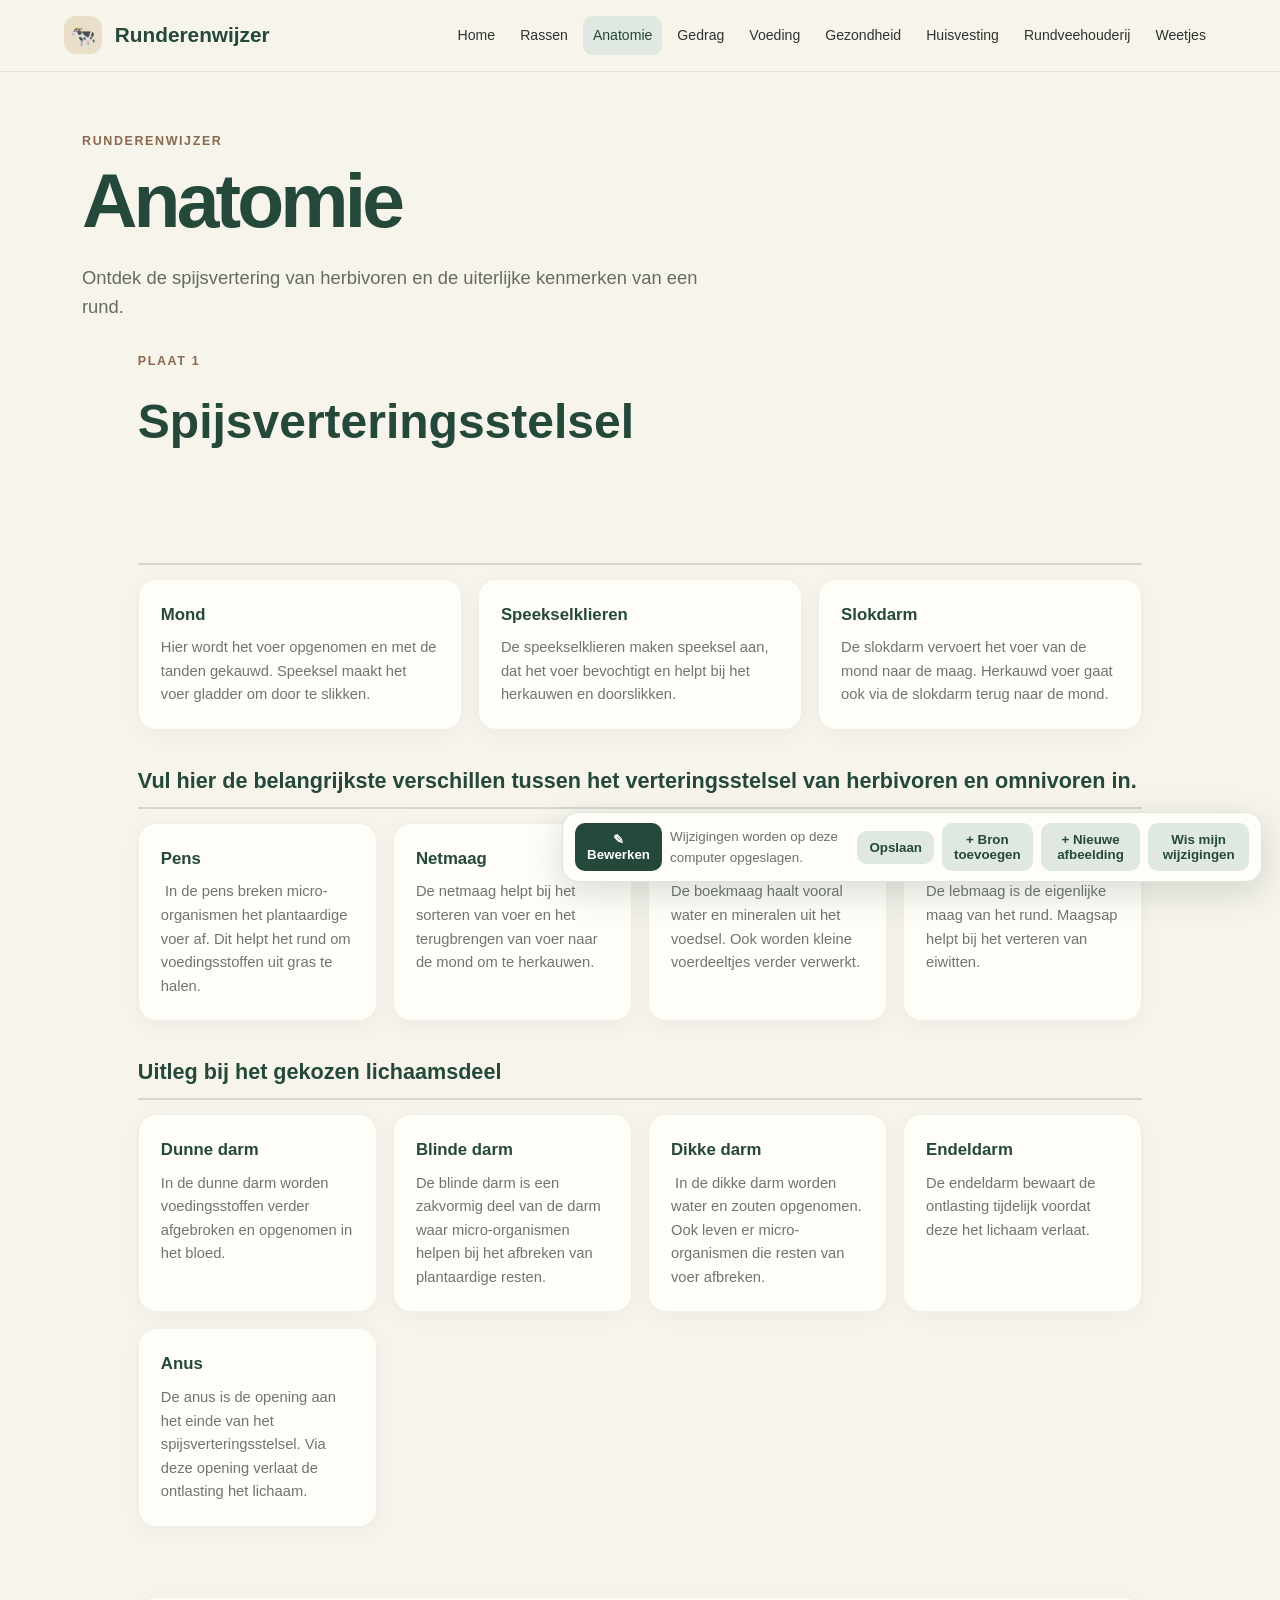
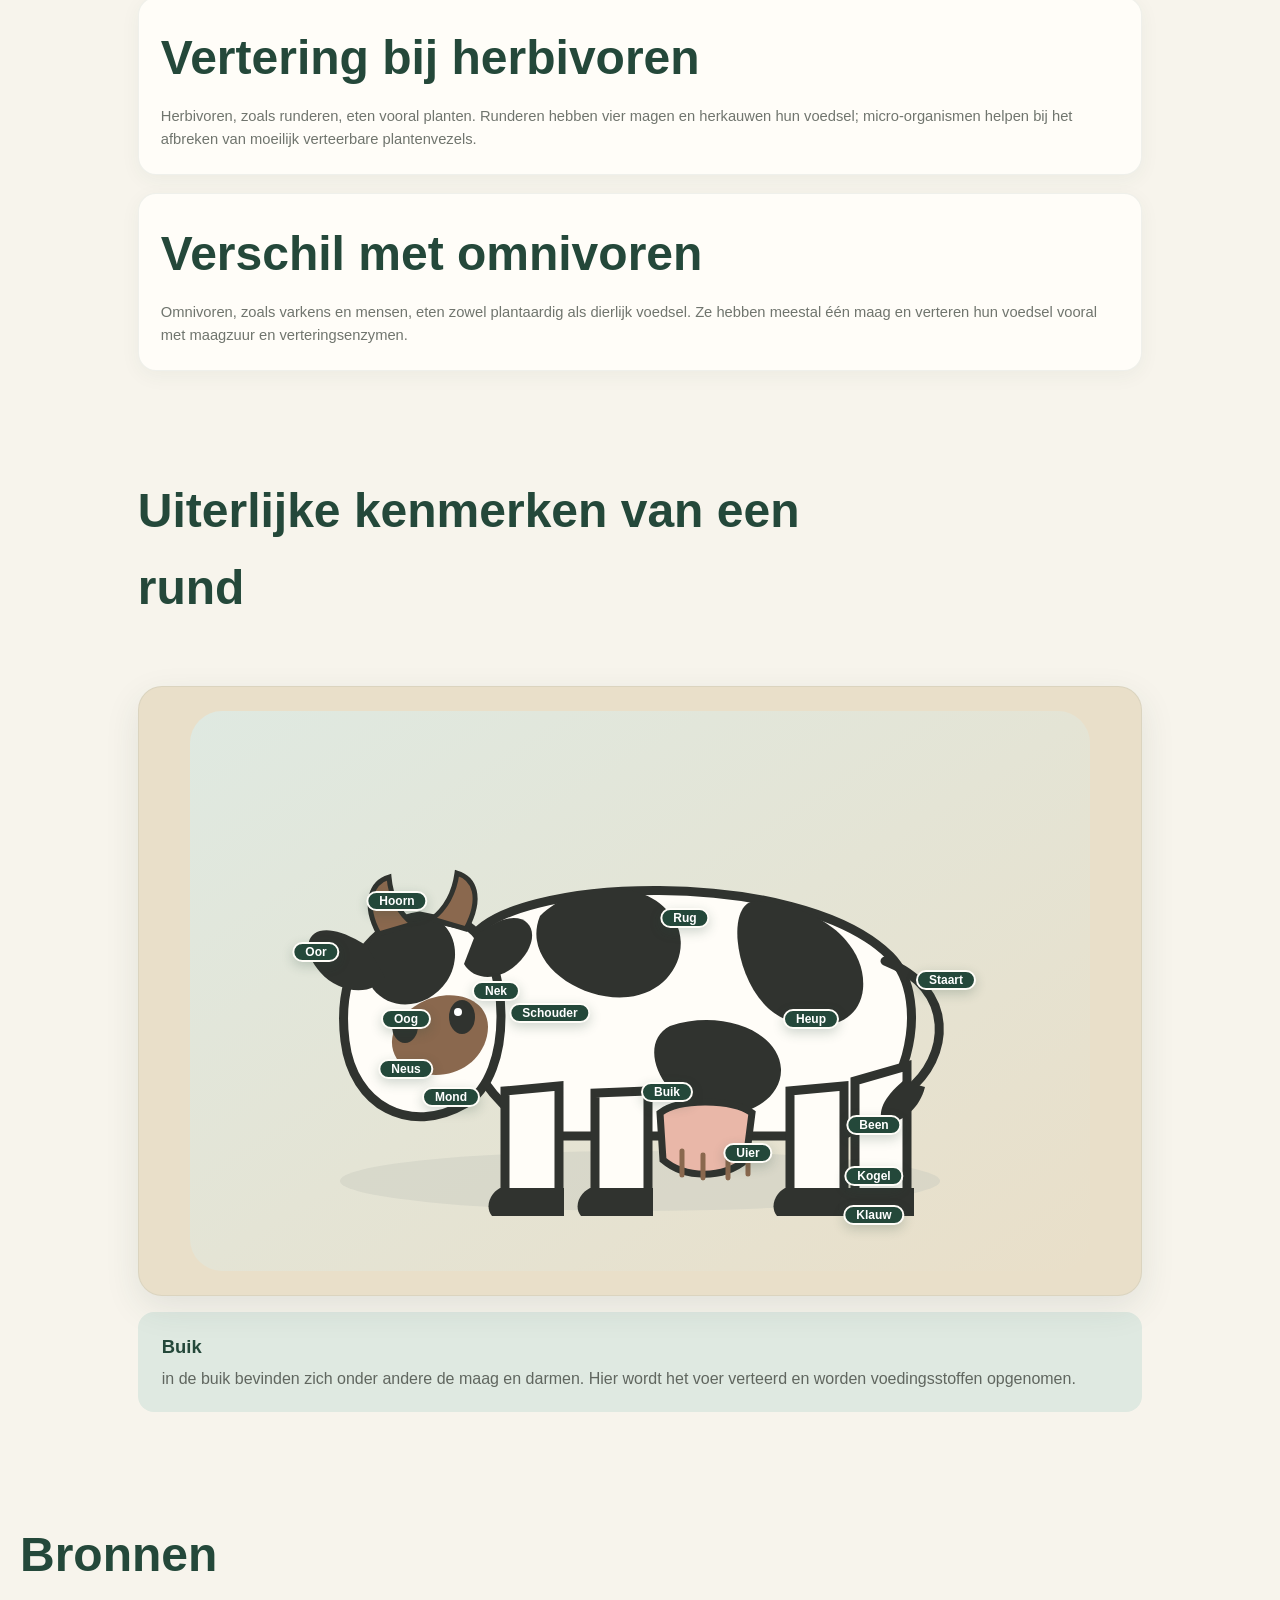
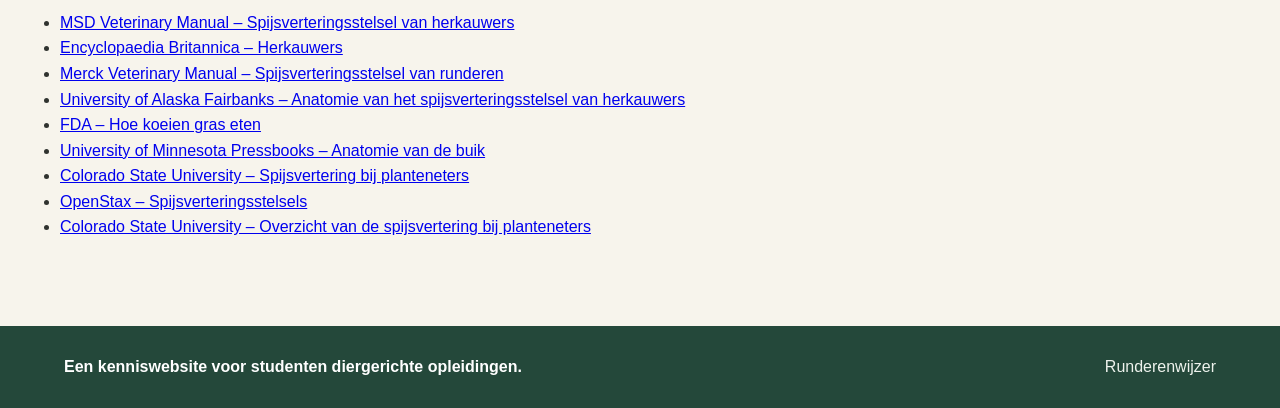
==== anatomie.html @ 9e86da17 "Herstel oorspronkelijke bronnen anatomie" ====
<!DOCTYPE html>
<html lang="nl"><head><meta charset="UTF-8"><meta name="viewport" content="width=device-width, initial-scale=1.0"><title>Anatomie | Runderenwijzer</title><link rel="stylesheet" href="css/style.css?v=25"></head><body class="">
<header class="site-header"><a class="logo" href="index.html"><span class="logo-mark">🐄</span> Runderenwijzer</a><nav aria-label="Hoofdnavigatie"><a href="index.html">Home</a><a href="rassen.html">Rassen</a><a class="active" href="anatomie.html">Anatomie</a><a href="gedrag.html">Gedrag</a><a href="voeding.html">Voeding</a><a href="gezondheid.html">Gezondheid</a><a href="huisvesting.html">Huisvesting</a><a href="rundveehouderij.html">Rundveehouderij</a><a href="weetjes.html">Weetjes</a></nav></header>
<main class="assignment-page"><section class="intro assignment-intro anatomy-page"><p class="eyebrow">Runderenwijzer</p><h1>Anatomie</h1><p class="lead">Ontdek de spijsvertering van herbivoren en de uiterlijke kenmerken van een rund.</p>

<section class="anatomy-plate-section"><div class="section-heading"><p class="eyebrow">Plaat 1</p><h2>Spijsverteringsstelsel</h2><p><br></p></div>

<div class="anatomy-info-group">
  <h3 class="anatomy-group-heading"><br></h3>
  <div class="anatomy-info-grid">
    <article class="topic-card"><h4>Mond</h4><p>Hier wordt het voer opgenomen en met de tanden gekauwd. Speeksel maakt het voer gladder om door te slikken.</p></article>
    <article class="topic-card"><h4>Speekselklieren</h4><p><span data-d-text-flow="word" data-d-stream-word="">De </span><span data-d-text-flow="word" data-d-stream-word="">speekselklieren </span><span data-d-text-flow="word" data-d-stream-word="">maken </span><span data-d-text-flow="word" data-d-stream-word="">speeksel </span><span data-d-text-flow="word" data-d-stream-word="">aan, </span><span data-d-text-flow="word" data-d-stream-word="">dat </span><span data-d-text-flow="word" data-d-stream-word="">het </span><span data-d-text-flow="word" data-d-stream-word="">voer </span><span data-d-text-flow="word" data-d-stream-word="">bevochtigt </span><span data-d-text-flow="word" data-d-stream-word="">en </span><span data-d-text-flow="word" data-d-stream-word="">helpt </span><span data-d-text-flow="word" data-d-stream-word="">bij </span><span data-d-text-flow="word" data-d-stream-word="">het </span><span data-d-text-flow="word" data-d-stream-word="">herkauwen </span><span data-d-text-flow="word" data-d-stream-word="">en </span><span data-d-text-flow="word" data-d-stream-word="">doorslikken.</span></p></article>
    <article class="topic-card"><h4>Slokdarm</h4><p>De slokdarm vervoert het voer van de mond naar de maag. Herkauwd voer gaat ook via de slokdarm terug naar de mond.</p></article>
  </div>
</div>

<div class="anatomy-info-group">
  <h3 class="anatomy-group-heading">Vul hier de belangrijkste verschillen tussen het verteringsstelsel van herbivoren en omnivoren in.</h3>
  <div class="anatomy-info-grid">
    <article class="topic-card"><h4>Pens</h4><p>&nbsp;In de pens breken micro-organismen het plantaardige voer af. Dit helpt het rund om voedingsstoffen uit gras te halen.</p></article>
    <article class="topic-card"><h4>Netmaag</h4><p>De netmaag helpt bij het sorteren van voer en het terugbrengen van voer naar de mond om te herkauwen.</p></article>
    <article class="topic-card"><h4>Boekmaag</h4><p>De boekmaag haalt vooral water en mineralen uit het voedsel. Ook worden kleine voerdeeltjes verder verwerkt.</p></article>
    <article class="topic-card"><h4>Lebmaag</h4><p>De lebmaag is de eigenlijke maag van het rund. Maagsap helpt bij het verteren van eiwitten.</p></article>
  </div>
</div>

<div class="anatomy-info-group">
  <h3 class="anatomy-group-heading">Uitleg bij het gekozen lichaamsdeel</h3>
  <div class="anatomy-info-grid">
    <article class="topic-card"><h4>Dunne darm</h4><p>In de dunne darm worden voedingsstoffen verder afgebroken en opgenomen in het bloed.</p></article>
    <article class="topic-card"><h4>Blinde darm</h4><p><span data-d-text-flow="word" data-d-stream-word="">De </span><span data-d-text-flow="word" data-d-stream-word="">blinde </span><span data-d-text-flow="word" data-d-stream-word="">darm </span><span data-d-text-flow="word" data-d-stream-word="">is </span><span data-d-text-flow="word" data-d-stream-word="">een </span><span data-d-text-flow="word" data-d-stream-word="">zakvormig </span><span data-d-text-flow="word" data-d-stream-word="">deel </span><span data-d-text-flow="word" data-d-stream-word="">van </span><span data-d-text-flow="word" data-d-stream-word="">de </span><span data-d-text-flow="word" data-d-stream-word="">darm </span><span data-d-text-flow="word" data-d-stream-word="">waar </span><span data-d-text-flow="word" data-d-stream-word="">micro-organismen </span><span data-d-text-flow="word" data-d-stream-word="">helpen </span><span data-d-text-flow="word" data-d-stream-word="">bij </span><span data-d-text-flow="word" data-d-stream-word="">het </span><span data-d-text-flow="word" data-d-stream-word="">afbreken </span><span data-d-text-flow="word" data-d-stream-word="">van </span><span data-d-text-flow="word" data-d-stream-word="">plantaardige </span><span data-d-text-flow="word" data-d-stream-word="">resten.</span></p></article>
    <article class="topic-card"><h4>Dikke darm</h4><p>&nbsp;In de dikke darm worden water en zouten opgenomen. Ook leven er micro-organismen die resten van voer afbreken.</p></article>
    <article class="topic-card"><h4>Endeldarm</h4><p><span data-d-text-flow="word" data-d-stream-word="">De </span><span data-d-text-flow="word" data-d-stream-word="">endeldarm </span><span data-d-text-flow="word" data-d-stream-word="">bewaart </span><span data-d-text-flow="word" data-d-stream-word="">de </span><span data-d-text-flow="word" data-d-stream-word="">ontlasting </span><span data-d-text-flow="word" data-d-stream-word="">tijdelijk </span><span data-d-text-flow="word" data-d-stream-word="">voordat </span><span data-d-text-flow="word" data-d-stream-word="">deze </span><span data-d-text-flow="word" data-d-stream-word="">het </span><span data-d-text-flow="word" data-d-stream-word="">lichaam </span><span data-d-text-flow="word" data-d-stream-word="">verlaat.</span></p></article>
    <article class="topic-card"><h4>Anus</h4><p><span data-d-text-flow="word" data-d-stream-word="">De </span><span data-d-text-flow="word" data-d-stream-word="">anus </span><span data-d-text-flow="word" data-d-stream-word="">is </span><span data-d-text-flow="word" data-d-stream-word="">de </span><span data-d-text-flow="word" data-d-stream-word="">opening </span><span data-d-text-flow="word" data-d-stream-word="">aan </span><span data-d-text-flow="word" data-d-stream-word="">het </span><span data-d-text-flow="word" data-d-stream-word="">einde </span><span data-d-text-flow="word" data-d-stream-word="">van </span><span data-d-text-flow="word" data-d-stream-word="">het </span><span data-d-text-flow="word" data-d-stream-word="">spijsverteringsstelsel. </span><span data-d-text-flow="word" data-d-stream-word="">Via </span><span data-d-text-flow="word" data-d-stream-word="">deze </span><span data-d-text-flow="word" data-d-stream-word="">opening </span><span data-d-text-flow="word" data-d-stream-word="">verlaat </span><span data-d-text-flow="word" data-d-stream-word="">de </span><span data-d-text-flow="word" data-d-stream-word="">ontlasting </span><span data-d-text-flow="word" data-d-stream-word="">het </span><span data-d-text-flow="word" data-d-stream-word="">lichaam.</span></p></article>
  </div>
</div>
</section>

<section class="anatomy-assignment"><article class="topic-card"><h2>Vertering bij herbivoren</h2><p><span data-d-text-flow="word" data-d-stream-word="">Herbivoren, </span><span data-d-text-flow="word" data-d-stream-word="">zoals </span><span data-d-text-flow="word" data-d-stream-word="">runderen, </span><span data-d-text-flow="word" data-d-stream-word="">eten </span><span data-d-text-flow="word" data-d-stream-word="">vooral </span><span data-d-text-flow="word" data-d-stream-word="">planten. </span><span data-d-text-flow="word" data-d-stream-word="">Runderen </span><span data-d-text-flow="word" data-d-stream-word="">hebben </span><span data-d-text-flow="word" data-d-stream-word="">vier </span><span data-d-text-flow="word" data-d-stream-word="">magen </span><span data-d-text-flow="word" data-d-stream-word="">en </span><span data-d-text-flow="word" data-d-stream-word="">herkauwen </span><span data-d-text-flow="word" data-d-stream-word="">hun </span><span data-d-text-flow="word" data-d-stream-word="">voedsel; </span><span data-d-text-flow="word" data-d-stream-word="">micro-organismen </span><span data-d-text-flow="word" data-d-stream-word="">helpen </span><span data-d-text-flow="word" data-d-stream-word="">bij </span><span data-d-text-flow="word" data-d-stream-word="">het </span><span data-d-text-flow="word" data-d-stream-word="">afbreken </span><span data-d-text-flow="word" data-d-stream-word="">van </span><span data-d-text-flow="word" data-d-stream-word="">moeilijk </span><span data-d-text-flow="word" data-d-stream-word="">verteerbare </span><span data-d-text-flow="word" data-d-stream-word="">plantenvezels.</span></p></article><article class="topic-card"><h2>Verschil met omnivoren</h2><p><span data-d-text-flow="word" data-d-stream-word="">Omnivoren, </span><span data-d-text-flow="word" data-d-stream-word="">zoals </span><span data-d-text-flow="word" data-d-stream-word="">varkens </span><span data-d-text-flow="word" data-d-stream-word="">en </span><span data-d-text-flow="word" data-d-stream-word="">mensen, </span><span data-d-text-flow="word" data-d-stream-word="">eten </span><span data-d-text-flow="word" data-d-stream-word="">zowel </span><span data-d-text-flow="word" data-d-stream-word="">plantaardig </span><span data-d-text-flow="word" data-d-stream-word="">als </span><span data-d-text-flow="word" data-d-stream-word="">dierlijk </span><span data-d-text-flow="word" data-d-stream-word="">voedsel. </span><span data-d-text-flow="word" data-d-stream-word="">Ze </span><span data-d-text-flow="word" data-d-stream-word="">hebben </span><span data-d-text-flow="word" data-d-stream-word="">meestal </span><span data-d-text-flow="word" data-d-stream-word="">één </span><span data-d-text-flow="word" data-d-stream-word="">maag </span><span data-d-text-flow="word" data-d-stream-word="">en </span><span data-d-text-flow="word" data-d-stream-word="">verteren </span><span data-d-text-flow="word" data-d-stream-word="">hun </span><span data-d-text-flow="word" data-d-stream-word="">voedsel </span><span data-d-text-flow="word" data-d-stream-word="">vooral </span><span data-d-text-flow="word" data-d-stream-word="">met </span><span data-d-text-flow="word" data-d-stream-word="">maagzuur </span><span data-d-text-flow="word" data-d-stream-word="">en </span><span data-d-text-flow="word" data-d-stream-word="">verteringsenzymen.</span></p></article></section>

<section class="anatomy-plate-section"><div class="section-heading"><p class="eyebrow"><br></p><h2>Uiterlijke kenmerken van een rund</h2><p><br></p></div>
<div class="anatomy-plate exterior-plate"><div class="anatomy-image-wrap"><img src="images/cow.svg" alt="Schematische afbeelding van een rund" class="editable-image">
<button class="anatomy-part" data-anatomy="oor" style="left:14%;top:43%">Oor</button><button class="anatomy-part" data-anatomy="oog" style="left:24%;top:55%">Oog</button><button class="anatomy-part" data-anatomy="neus" style="left:24%;top:64%">Neus</button><button class="anatomy-part" data-anatomy="mond" style="left:29%;top:69%">Mond</button><button class="anatomy-part" data-anatomy="hoorn" style="left:23%;top:34%">Hoorn</button><button class="anatomy-part" data-anatomy="nek" style="left:34%;top:50%">Nek</button><button class="anatomy-part" data-anatomy="schouder" style="left:40%;top:54%">Schouder</button><button class="anatomy-part" data-anatomy="rug" style="left:55%;top:37%">Rug</button><button class="anatomy-part" data-anatomy="buik" style="left:53%;top:68%">Buik</button><button class="anatomy-part" data-anatomy="uier" style="left:62%;top:79%">Uier</button><button class="anatomy-part" data-anatomy="staart" style="left:84%;top:48%">Staart</button><button class="anatomy-part" data-anatomy="heup" style="left:69%;top:55%">Heup</button><button class="anatomy-part" data-anatomy="been" style="left:76%;top:74%">Been</button><button class="anatomy-part" data-anatomy="klauw" style="left:76%;top:90%">Klauw</button><button class="anatomy-part" data-anatomy="kogel" style="left:76%;top:83%">Kogel</button></div></div><div class="anatomy-popup" id="exteriorAnatomyPopup"><strong data-popup-title="">Buik</strong><p data-popup-text="">in de buik bevinden zich onder andere de maag en darmen. Hier wordt het voer verteerd en worden voedingsstoffen opgenomen.</p></div></section>
</section>
<section class="anatomy-sources">
  <h2>Bronnen</h2>
  <ul>
    <li><a href="https://www.msdvetmanual.com/digestive-system/diseases-of-the-ruminant-forestomach/overview-of-the-ruminant-digestive-system" target="_blank" rel="noopener noreferrer">MSD Veterinary Manual – Spijsverteringsstelsel van herkauwers</a></li>
    <li><a href="https://www.britannica.com/animal/ruminant" target="_blank" rel="noopener noreferrer">Encyclopaedia Britannica – Herkauwers</a></li>
    <li><a href="https://www.merckvetmanual.com/management-and-nutrition/nutrition-beef-cattle/the-digestive-system-of-beef-cattle" target="_blank" rel="noopener noreferrer">Merck Veterinary Manual – Spijsverteringsstelsel van runderen</a></li>
    <li><a href="https://www.uaf.edu/ces/publications/database/agriculture-livestock/ruminant-gastrointestinal-anatomy.php" target="_blank" rel="noopener noreferrer">University of Alaska Fairbanks – Anatomie van het spijsverteringsstelsel van herkauwers</a></li>
    <li><a href="https://www.fda.gov/animal-veterinary/animal-health-literacy/how-cows-eat-grass" target="_blank" rel="noopener noreferrer">FDA – Hoe koeien gras eten</a></li>
    <li><a href="https://pressbooks.umn.edu/largeanimalanatomy/chapter/abdomen-2/" target="_blank" rel="noopener noreferrer">University of Minnesota Pressbooks – Anatomie van de buik</a></li>
    <li><a href="https://vivo.colostate.edu/hbooks/pathphys/digestion/herbivores/index.html" target="_blank" rel="noopener noreferrer">Colorado State University – Spijsvertering bij planteneters</a></li>
    <li><a href="https://openstax.org/books/biology-ap-courses/pages/25-1-digestive-systems" target="_blank" rel="noopener noreferrer">OpenStax – Spijsverteringsstelsels</a></li>
    <li><a href="https://vivo.colostate.edu/hbooks/pathphys/digestion/herbivores/overview.html" target="_blank" rel="noopener noreferrer">Colorado State University – Overzicht van de spijsvertering bij planteneters</a></li>
  </ul>
</section>
</main><footer><strong>Een kenniswebsite voor studenten diergerichte opleidingen.</strong><span>Runderenwijzer</span></footer><script src="js/script.js?v=29"></script></body></html>
---- css/style.css ----
:root {
  --green: #24483a;
  --green-light: #dfe9e1;
  --cream: #f7f4ec;
  --sand: #e9dfc9;
  --brown: #8a684e;
  --text: #30332f;
  --white: #fffdf8;
  --shadow: 0 12px 35px rgba(36,72,58,.10);
}
* { box-sizing: border-box; }
html { scroll-behavior: smooth; }
body { margin: 0; font-family: Arial, Helvetica, sans-serif; color: var(--text); background: var(--cream); line-height: 1.6; }
.site-header { position: sticky; top: 0; z-index: 20; display: flex; align-items: center; justify-content: space-between; gap: 24px; padding: 16px 5%; background: rgba(247,244,236,.94); backdrop-filter: blur(10px); border-bottom: 1px solid rgba(36,72,58,.10); }
.logo { color: var(--green); text-decoration: none; font-size: 1.3rem; font-weight: 800; white-space: nowrap; }
.logo-mark { display: inline-flex; width: 38px; height: 38px; align-items: center; justify-content: center; margin-right: 7px; background: var(--sand); border-radius: 12px; }
nav { display: flex; flex-wrap: wrap; justify-content: flex-end; gap: 5px; }
nav a { color: var(--text); text-decoration: none; padding: 8px 10px; border-radius: 9px; font-size: .88rem; }
nav a:hover, nav a.active { color: var(--green); background: var(--green-light); }
main { max-width: 1240px; margin: 0 auto; }
.hero { min-height: 610px; display: grid; grid-template-columns: 1.1fr .9fr; align-items: center; gap: 60px; padding: 75px 5%; }
.eyebrow { color: var(--brown); text-transform: uppercase; letter-spacing: .13em; font-weight: 800; font-size: .78rem; margin: 0 0 12px; }
h1 { color: var(--green); font-size: clamp(2.8rem, 6vw, 5.4rem); line-height: .98; margin: 0 0 24px; letter-spacing: -.05em; }
h1 span { color: var(--brown); }
.lead { max-width: 650px; font-size: 1.15rem; color: #5c625b; margin-bottom: 30px; }
.button { display: inline-flex; gap: 14px; align-items: center; background: var(--green); color: white; text-decoration: none; padding: 13px 19px; border-radius: 12px; font-weight: 700; box-shadow: var(--shadow); }
.button:hover { transform: translateY(-2px); }
.cow-card { background: var(--white); border: 1px solid rgba(36,72,58,.08); border-radius: 28px; padding: 24px; box-shadow: var(--shadow); }
.cow-stage { height: 300px; display: grid; place-items: center; background: linear-gradient(145deg, var(--green-light), var(--sand)); border-radius: 20px; overflow: hidden; }
.cow-illustration { display: block; width: 100%; height: 100%; object-fit: contain; padding: 12px; transition: transform .7s ease, opacity .25s ease; filter: drop-shadow(0 12px 8px rgba(48,51,47,.12)); }\n.cow-illustration.is-changing { opacity: .25; }
.growth-info { display: flex; justify-content: space-between; gap: 15px; padding: 18px 2px 10px; }
.growth-info strong { display: block; color: var(--green); font-size: 1.25rem; }
.growth-info span { color: #73776f; font-size: .88rem; }
.growth-number { font-weight: 800; color: var(--brown) !important; }
.growth-track { height: 8px; background: var(--sand); border-radius: 99px; overflow: hidden; }
.growth-fill { width: 25%; height: 100%; background: var(--green); border-radius: inherit; transition: width .7s ease; }
.intro { padding: 60px 5% 100px; }
h2 { color: var(--green); font-size: clamp(2rem, 4vw, 3rem); margin: 0 0 8px; }
.intro > p:not(.eyebrow) { color: #656b63; margin-top: 0; }
.topic-grid { display: grid; grid-template-columns: repeat(4, 1fr); gap: 16px; margin-top: 30px; }
.topic-card { background: var(--white); border: 1px solid rgba(36,72,58,.07); border-radius: 18px; padding: 22px; text-decoration: none; color: inherit; box-shadow: 0 5px 20px rgba(36,72,58,.05); transition: transform .2s, box-shadow .2s; }
.topic-card:hover { transform: translateY(-5px); box-shadow: var(--shadow); }
.topic-card > span { font-size: 1.8rem; }
.topic-card h3 { color: var(--green); margin: 12px 0 5px; }
.topic-card p { color: #70756e; font-size: .92rem; margin: 0; }
footer { display: flex; justify-content: space-between; gap: 20px; padding: 28px 5%; background: var(--green); color: #eef3ed; }
footer strong { color: white; }
@media (max-width: 1000px) {
  .site-header { align-items: flex-start; flex-direction: column; }
  nav { justify-content: flex-start; }
  .hero { grid-template-columns: 1fr; padding-top: 50px; }
  .topic-grid { grid-template-columns: repeat(2, 1fr); }
}
@media (max-width: 600px) {
  .hero { padding: 40px 5%; }
  .topic-grid { grid-template-columns: 1fr; }
  footer { flex-direction: column; }
  .cow-stage { height: 240px; }
}
.anatomy-explorer { padding: 45px 5% 30px; }
.section-heading { max-width: 720px; margin-bottom: 28px; }
.section-heading h2 { margin-bottom: 6px; }
.section-heading p:last-child { color: #656b63; margin-top: 0; }
.anatomy-layout { display: grid; grid-template-columns: 1.2fr .8fr; gap: 24px; align-items: stretch; }
.interactive-cow { position: relative; min-height: 390px; display: grid; place-items: center; overflow: hidden; background: linear-gradient(145deg,var(--green-light),var(--sand)); border-radius: 26px; }
.cow-image-wrap { position: relative; width: min(82%, 720px); aspect-ratio: 900 / 560; }
.cow-big { position: absolute; inset: 0; width: 100%; height: 100%; object-fit: contain; filter: drop-shadow(0 14px 8px rgba(48,51,47,.14)); user-select: none; }
.hotspot { position: absolute; width: 42px; height: 42px; margin: 0; padding: 0; transform: translate(-50%,-50%); border: 3px solid var(--white); border-radius: 50%; background: var(--green); color: white; cursor: pointer; box-shadow: 0 5px 16px rgba(36,72,58,.25); font-size: 11px; transition: transform .2s, background .2s; z-index: 2; }
.hotspot span { position: absolute; left: 35px; top: 7px; white-space: nowrap; background: var(--white); color: var(--green); padding: 4px 8px; border-radius: 7px; font-size: .75rem; font-weight: 700; opacity: 0; pointer-events: none; transition: opacity .2s; }
.hotspot:hover, .hotspot:focus { transform: translate(-50%,-50%) scale(1.15); background: var(--brown); }
.hotspot:hover span, .hotspot:focus span { opacity: 1; }

/* Posities zijn gebaseerd op de coördinaten van cow.svg (900 x 560). */
.hotspot-ear { left: 18.3%; top: 43.8%; }
.hotspot-eye { left: 23.9%; top: 56.3%; }
.hotspot-mouth { left: 27.8%; top: 63.6%; }
.hotspot-belly { left: 60%; top: 60.7%; }
.hotspot-udder { left: 57.3%; top: 75.7%; }
.hotspot-hoof { left: 76.7%; top: 87.1%; }

.anatomy-info { display: flex; flex-direction: column; justify-content: center; padding: 35px; background: var(--white); border-radius: 26px; box-shadow: var(--shadow); }
.info-tag { width: fit-content; padding: 5px 9px; border-radius: 99px; background: var(--green-light); color: var(--green); font-size: .75rem; font-weight: 800; }
.anatomy-info h3 { color: var(--green); font-size: 1.8rem; margin: 15px 0 8px; }
.anatomy-info p { color: #666c65; margin-top: 0; }
.small-button { width: fit-content; margin-top: 12px; padding: 10px 14px; font-size: .9rem; }
@media (max-width: 800px) {
  .anatomy-layout { grid-template-columns: 1fr; }
  .interactive-cow { min-height: 320px; }
  .cow-image-wrap { width: min(92%, 720px); }
}

/* Bewerkmodus */
#editorToolbar {
  position: fixed;
  right: 18px;
  bottom: 18px;
  z-index: 1000;
  display: flex;
  align-items: center;
  gap: 8px;
  max-width: min(95vw, 700px);
  padding: 10px 12px;
  background: var(--white);
  border: 1px solid rgba(36,72,58,.14);
  border-radius: 16px;
  box-shadow: 0 10px 35px rgba(36,72,58,.18);
  font-size: .84rem;
}
#editorToolbar button {
  border: 0;
  padding: 9px 12px;
  border-radius: 10px;
  background: var(--green-light);
  color: var(--green);
  font-weight: 800;
  cursor: pointer;
}
#editorToolbar .editor-main-btn {
  background: var(--green);
  color: white;
}
#editorToolbar button:hover { transform: translateY(-1px); }
#editorStatus { color: #6b7169; }
body.edit-mode main h1,
body.edit-mode main h2,
body.edit-mode main h3,
body.edit-mode main p,
body.edit-mode main .growth-info strong,
body.edit-mode main .growth-info span {
  outline: 2px dashed rgba(36,72,58,.35);
  outline-offset: 4px;
  cursor: text;
}
#hotspotEditor {
  position: fixed;
  inset: 0;
  z-index: 1100;
  display: none;
  align-items: center;
  justify-content: center;
  padding: 20px;
  background: rgba(20,30,25,.36);
}
#hotspotEditor.visible { display: flex; }
.hotspot-editor-box {
  width: min(520px, 100%);
  padding: 26px;
  background: var(--white);
  border-radius: 20px;
  box-shadow: 0 18px 55px rgba(0,0,0,.22);
  position: relative;
}
.hotspot-editor-box h3 { margin-top: 0; color: var(--green); }
.hotspot-editor-box label {
  display: block;
  margin: 12px 0;
  color: var(--green);
  font-weight: 800;
  font-size: .88rem;
}
.hotspot-editor-box input,
.hotspot-editor-box textarea {
  width: 100%;
  margin-top: 6px;
  padding: 10px 12px;
  border: 1px solid rgba(36,72,58,.18);
  border-radius: 10px;
  font: inherit;
  color: var(--text);
  background: #fff;
}
.hotspot-editor-close {
  position: absolute;
  top: 10px;
  right: 12px;
  border: 0;
  background: transparent;
  font-size: 1.7rem;
  color: #6d726c;
  cursor: pointer;
}
@media (max-width: 700px) {
  #editorToolbar {
    left: 10px;
    right: 10px;
    bottom: 10px;
    flex-wrap: wrap;
    justify-content: flex-start;
  }
  #editorStatus { width: 100%; }
}


body.edit-mode .editable-image {
  outline: 3px dashed rgba(138,104,78,.7);
  outline-offset: 5px;
  cursor: pointer;
}
body.edit-mode .editable-image:hover {
  filter: brightness(.97) drop-shadow(0 14px 8px rgba(48,51,47,.18));
}


.user-added-images {
  padding: 30px 5% 70px;
}
.user-added-images .section-heading {
  margin-bottom: 20px;
}
.user-image-item {
  display: inline-flex;
  vertical-align: top;
  flex-direction: column;
  width: min(360px, 100%);
  margin: 0 16px 16px 0;
  padding: 12px;
  background: var(--white);
  border-radius: 18px;
  box-shadow: 0 5px 20px rgba(36,72,58,.07);
}
.user-added-image {
  width: 100%;
  max-height: 300px;
  object-fit: contain;
  border-radius: 12px;
  background: var(--green-light);
}
.user-image-item p {
  margin: 10px 4px 2px;
  color: var(--green);
  font-weight: 700;
}

.user-added-images{padding:30px 5% 70px}
.user-images-grid{display:grid;grid-template-columns:repeat(auto-fit,minmax(220px,1fr));gap:18px}
.user-image-item{background:var(--white);border-radius:18px;padding:12px;box-shadow:0 5px 20px rgba(36,72,58,.07)}
.user-added-image{display:block;width:100%;max-height:320px;object-fit:contain;border-radius:12px;background:var(--green-light)}
.user-image-item p{margin:10px 4px 2px;color:var(--green);font-weight:700}

/* Rassen */
.race-card {
  margin-top: 34px;
  text-align: left;
  padding: 28px;
}
.race-card h2 {
  margin-bottom: 22px;
}
.race-info-grid {
  display: grid;
  grid-template-columns: repeat(2, minmax(0, 1fr));
  gap: 16px;
}
.race-field {
  background: var(--green-light);
  border-radius: 14px;
  padding: 16px;
}
.race-field h3 {
  margin: 0 0 7px;
  color: var(--green);
  font-size: 1rem;
}
.race-field p {
  min-height: 42px;
  margin: 0;
  color: #60665f;
  white-space: pre-wrap;
}
.race-field p:empty::before {
  content: "Klik op Bewerken om hier informatie in te vullen.";
  color: #8b9189;
  font-style: italic;
}
.race-image-field {
  display: flex;
  flex-direction: column;
}
.race-image {
  display: block;
  width: 100%;
  height: 180px;
  object-fit: contain;
  margin-top: 4px;
  border-radius: 10px;
  background: rgba(255,253,248,.75);
}
.race-sources {
  margin-top: 16px;
}
@media (max-width: 700px) {
  .race-info-grid {
    grid-template-columns: 1fr;
  }
  .race-card {
    padding: 20px;
  }
}


/* Verborgen rasvelden behouden hun plek voor de editor, maar zijn niet zichtbaar. */
.race-hidden-field { display: none !important; }


/* Bronnenveld is altijd goed zichtbaar en klikbaar in de bewerkmodus */
.race-sources p { min-height: 32px; }
.edit-mode .race-sources p { min-height: 45px; padding: 10px; border: 1px dashed currentColor; border-radius: 8px; cursor: text; }
.edit-mode .race-sources p:empty::before { content: "Klik hier om een bron in te vullen"; opacity: .55; }


/* Gedrag */
.gedrag-page { padding-bottom: 70px; }
.gedrag-intro { padding-bottom: 35px; }
.gedrag-grid { display:flex; flex-direction:column; gap:18px; margin:0 5%; }
.gedrag-card { width:100%; min-height:145px; padding:26px 30px; }
.gedrag-card h2 { font-size:1.45rem; margin-bottom:8px; }
.gedrag-card p { margin:0; line-height:1.6; }

/* Opdrachtpagina's */
.assignment-page { padding-bottom:70px; }
.assignment-intro { padding-bottom:35px; }
.assignment-grid { display:flex; flex-direction:column; gap:18px; margin:0 5%; }
.assignment-card { width:100%; min-height:135px; padding:26px 30px; }
.assignment-card h2 { font-size:1.45rem; margin-bottom:8px; }
.assignment-card p { margin:0; line-height:1.6; }
.assignment-section { margin:0 5% 60px; }
.planning-grid { display:flex; flex-direction:column; gap:18px; }
.planning-row { display:grid; grid-template-columns:110px repeat(5,minmax(0,1fr)); gap:12px; align-items:stretch; padding:18px; background:var(--white); border:1px solid rgba(36,72,58,.07); border-radius:18px; box-shadow:0 5px 20px rgba(36,72,58,.05); }
.planning-row > strong { color:var(--green); font-size:1.15rem; padding:12px 4px; }
.planning-row div { background:var(--green-light); border-radius:12px; padding:12px; }
.planning-row h3 { margin:0 0 5px; color:var(--green); font-size:.9rem; }
.planning-row p { margin:0; color:#70756e; font-size:.85rem; }
.signal-game { margin:0 5% 60px; display:grid; grid-template-columns:1fr 1fr; gap:28px; padding:30px; }
.signal-clue { background:var(--green-light); border-radius:16px; padding:24px; }
.signal-clue h2,.signal-quiz h2 { margin-top:0; font-size:1.6rem; }
.signal-clue dl { display:grid; grid-template-columns:1fr 1fr; gap:8px 18px; margin:0; }
.signal-clue dt { font-weight:800; color:var(--green); }
.signal-clue dd { margin:0; color:#60665f; }
.signal-quiz { padding:8px 4px; }
.signal-quiz label { display:block; margin:0 0 14px; color:var(--green); font-weight:800; }
.signal-quiz select { display:block; width:100%; margin-top:6px; padding:11px; border:1px solid rgba(36,72,58,.18); border-radius:10px; background:white; font:inherit; }
#signalResult { min-height:28px; font-weight:800; color:var(--green); }

/* Nieuwe anatomieplaten */
.anatomy-plate-section { margin:0 5% 70px; }
.anatomy-plate { position:relative; display:flex; align-items:center; justify-content:center; padding:25px; min-height:430px; background:var(--white); border:1px solid rgba(36,72,58,.07); border-radius:24px; box-shadow:var(--shadow); overflow:hidden; }
.anatomy-plate img { display:block; width:100%; max-width:900px; max-height:520px; object-fit:contain; }
.anatomy-part { position:absolute; transform:translate(-50%,-50%); border:2px solid var(--white); border-radius:999px; background:var(--green); color:white; padding:8px 11px; font:inherit; font-size:.75rem; font-weight:800; cursor:pointer; box-shadow:0 4px 12px rgba(36,72,58,.22); }
.anatomy-part:hover,.anatomy-part:focus { background:var(--brown); transform:translate(-50%,-50%) scale(1.06); }
.anatomy-popup { margin-top:16px; padding:20px 24px; background:var(--green-light); border-radius:16px; color:#60665f; }
.anatomy-popup strong { display:block; color:var(--green); font-size:1.15rem; margin-bottom:5px; }
.anatomy-popup p { margin:0; }
.anatomy-assignment { display:flex; flex-direction:column; gap:18px; margin:0 5% 70px; }
.anatomy-assignment .topic-card { width:100%; }
.digestive-plate { background:var(--green-light); }
.exterior-plate { background:var(--sand); }

@media(max-width:900px){
  .planning-row{grid-template-columns:1fr 1fr}
  .planning-row>strong{grid-column:1/-1}
  .signal-game{grid-template-columns:1fr}
}
@media(max-width:700px){
  .assignment-card{padding:22px}
  .planning-row{grid-template-columns:1fr}
  .signal-game{margin:0 5% 50px;padding:20px}
  .signal-clue dl{grid-template-columns:1fr}
  .anatomy-plate{min-height:320px;padding:12px}
  .anatomy-part{font-size:.62rem;padding:6px 8px}
}


/* Anatomie: klikpunten volgen exact de afbeelding */
.anatomy-plate { overflow: visible; }
.anatomy-image-wrap { position: relative; width: 100%; max-width: 900px; margin: 0 auto; line-height: 0; }
.anatomy-image-wrap img { display:block; width:100%; height:auto; max-width:none; max-height:none; object-fit:contain; }
.anatomy-image-wrap .anatomy-part { position:absolute; z-index:2; }
.digestive-plate { min-height:0; padding:24px; }
.exterior-plate { min-height:0; padding:24px; }
@media(max-width:700px){
  .anatomy-plate { padding:10px; }
  .digestive-plate,.exterior-plate { padding:10px; }
}

.anatomy-info-editor{margin-top:16px;padding:22px 24px;background:var(--white);border:1px solid rgba(36,72,58,.08);border-radius:16px;box-shadow:var(--shadow);}
.anatomy-info-editor h3{margin:0 0 6px;color:var(--green);}
.anatomy-info-editor p{margin:0 0 12px;color:#70756e;}
.anatomy-info-editor textarea{display:block;width:100%;min-height:120px;box-sizing:border-box;padding:12px;border:1px solid rgba(36,72,58,.18);border-radius:10px;font:inherit;resize:vertical;background:#fffdf8;}
.anatomy-info-editor .button{margin-top:10px;border:0;cursor:pointer;}


/* Plaat 1: zichtbare klikpunten zonder tekstlabels */
.digestive-plate .anatomy-part {
  width: 20px !important;
  height: 20px !important;
  padding: 0 !important;
  opacity: 1 !important;
  overflow: hidden;
  color: transparent !important;
  font-size: 0 !important;
  line-height: 0 !important;
  border: 3px solid #fffdf8;
  border-radius: 50%;
  background: #b35f3b;
  box-shadow: 0 0 0 2px rgba(36,72,58,.35), 0 3px 8px rgba(0,0,0,.24);
  cursor: pointer;
}
.digestive-plate .anatomy-part:hover,
.digestive-plate .anatomy-part:focus {
  background: #24483a;
  transform: translate(-50%,-50%) scale(1.25);
}


/* Plaat 1: compacte klikstippen; de naam en uitleg verschijnen in het infovenster */
.digestive-plate .anatomy-part {
  width: 20px !important;
  height: 20px !important;
  min-width: 20px !important;
  min-height: 20px !important;
  padding: 0 !important;
  overflow: hidden;
  color: transparent !important;
  font-size: 0 !important;
  line-height: 0 !important;
  border: 3px solid #fffdf8;
  border-radius: 50%;
  background: #087849;
  box-shadow: 0 0 0 1px rgba(36,72,58,.2), 0 2px 5px rgba(0,0,0,.22);
  white-space: nowrap;
}
.digestive-plate .anatomy-part:hover,
.digestive-plate .anatomy-part:focus {
  background: #b35f3b;
  transform: translate(-50%,-50%) scale(1.2);
}


/* Anatomie: laat de naam van een groen klikpunt zien bij aanwijzen of toetsenbordfocus */
.digestive-plate .anatomy-part { position:absolute; width:20px !important; height:20px !important; padding:0 !important; color:transparent !important; font-size:0 !important; overflow:visible; }
.digestive-plate .anatomy-part::after { content:attr(title); position:absolute; left:50%; bottom:calc(100% + 7px); transform:translateX(-50%); display:none; width:max-content; max-width:180px; white-space:normal; padding:5px 8px; border-radius:6px; background:var(--green); color:#fff; font-size:12px; line-height:1.2; font-weight:700; z-index:5; box-shadow:0 3px 8px rgba(0,0,0,.18); }
.digestive-plate .anatomy-part:hover::after,.digestive-plate .anatomy-part:focus-visible::after { display:block; }


/* Versleepbare anatomiepunten: alleen actief tijdens Bewerken */
body.edit-mode .anatomy-plate .anatomy-part { cursor: grab; touch-action: none; }
body.edit-mode .anatomy-plate .anatomy-part:active { cursor: grabbing; }


/* Anatomie: duidelijke groepen voor onderdelen van het spijsverteringsstelsel */
.anatomy-info-group { margin: 26px 0 34px; }
.anatomy-group-heading { color: var(--green); font-size: 1.35rem; margin: 0 0 14px; padding-bottom: 8px; border-bottom: 2px solid rgba(36,72,58,.16); }
.anatomy-info-group .anatomy-info-grid { display: grid; grid-template-columns: repeat(auto-fit, minmax(210px, 1fr)); gap: 16px; }
.anatomy-info-group .topic-card { min-width: 0; }
.anatomy-info-group .topic-card h4 { color: var(--green); font-size: 1.05rem; margin: 0 0 8px; }
.anatomy-info-group .topic-card p { margin: 0; }
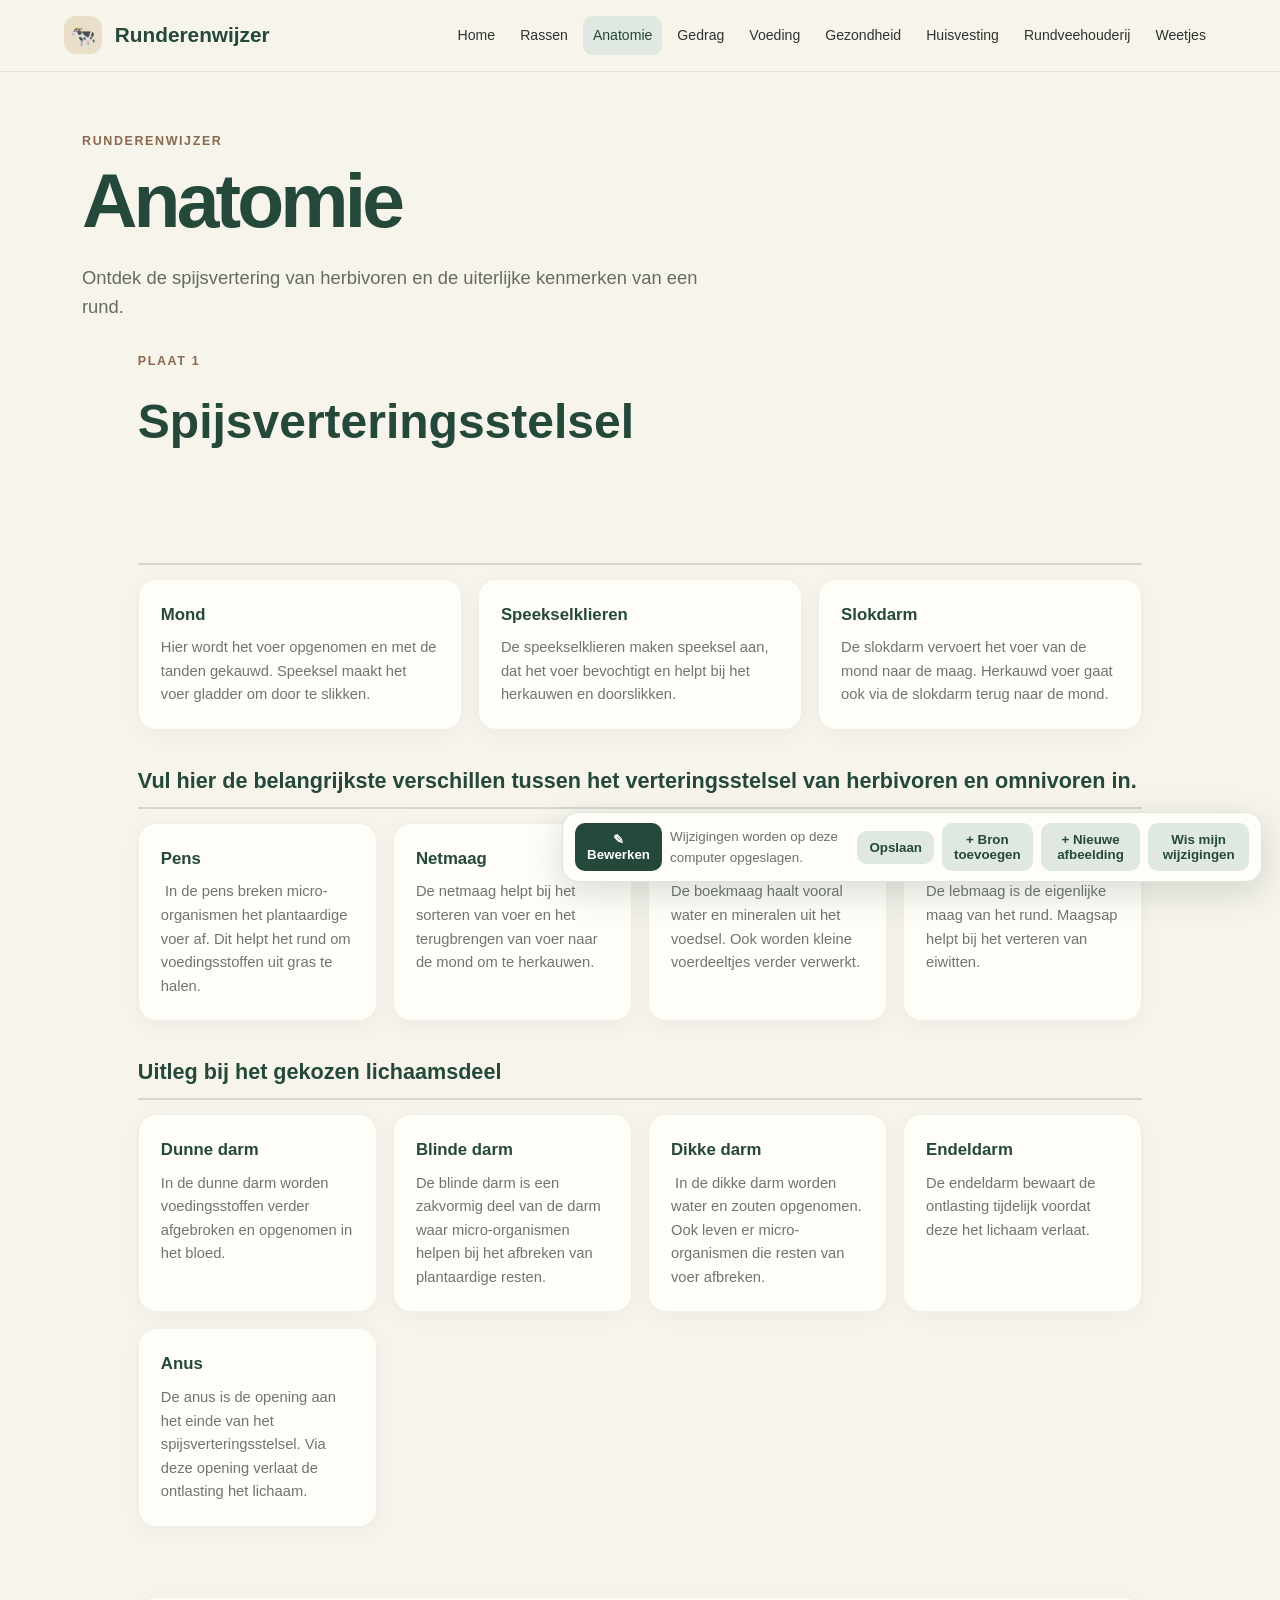
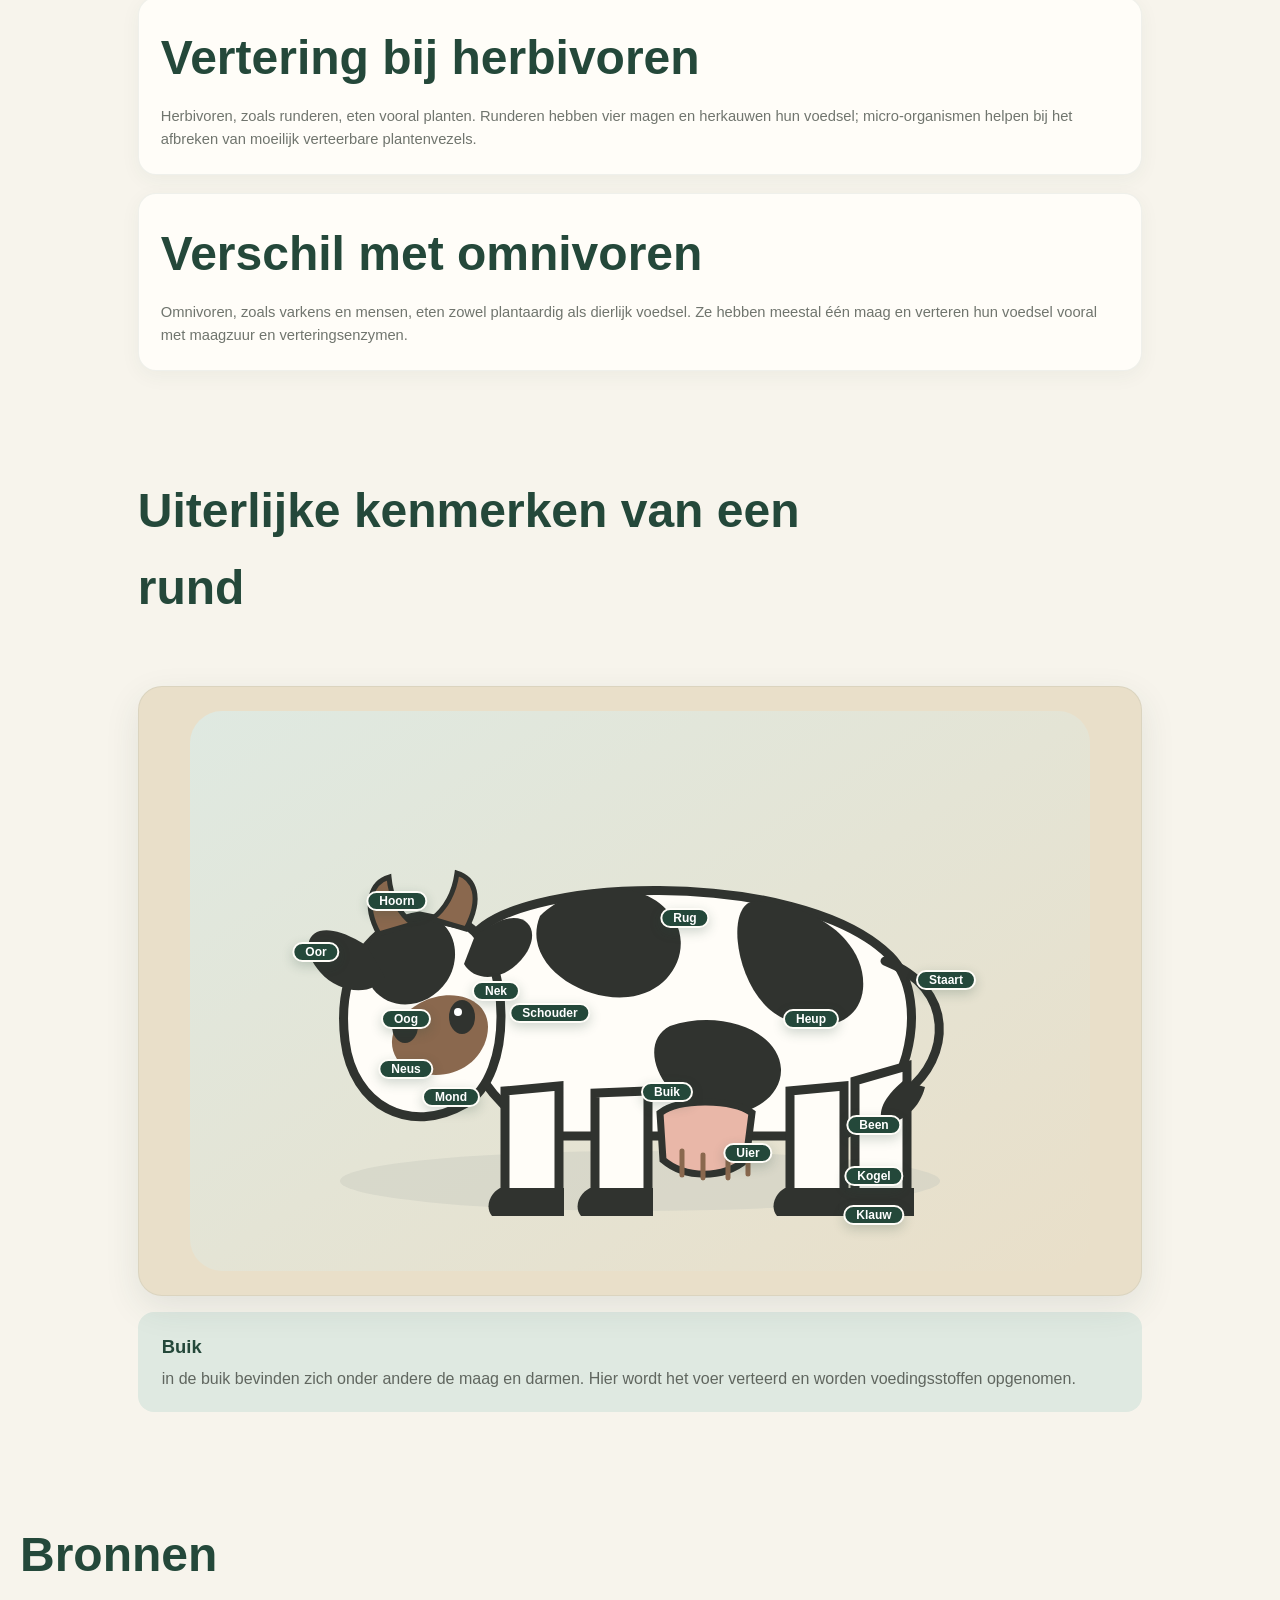
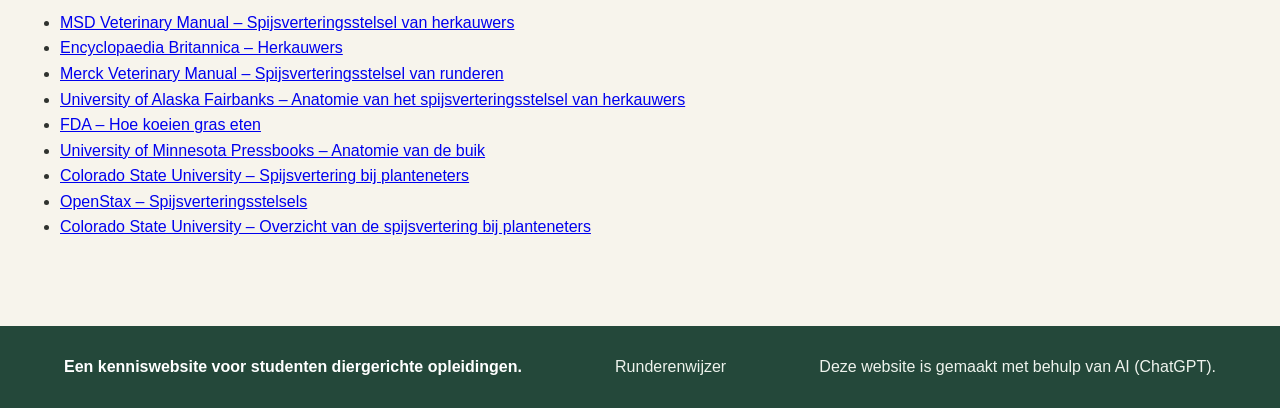
==== commit 54cea49b: "Add AI (ChatGPT) website credit" ====
--- a/anatomie.html
+++ b/anatomie.html
@@ -56,4 +56,5 @@
     <li><a href="https://vivo.colostate.edu/hbooks/pathphys/digestion/herbivores/overview.html" target="_blank" rel="noopener noreferrer">Colorado State University – Overzicht van de spijsvertering bij planteneters</a></li>
   </ul>
 </section>
-</main><footer><strong>Een kenniswebsite voor studenten diergerichte opleidingen.</strong><span>Runderenwijzer</span></footer><script src="js/script.js?v=29"></script></body></html>+</main><footer><strong>Een kenniswebsite voor studenten diergerichte opleidingen.</strong><span>Runderenwijzer</span><span>Deze website is gemaakt met behulp van AI (ChatGPT).</span>
+</footer><script src="js/script.js?v=29"></script></body></html>
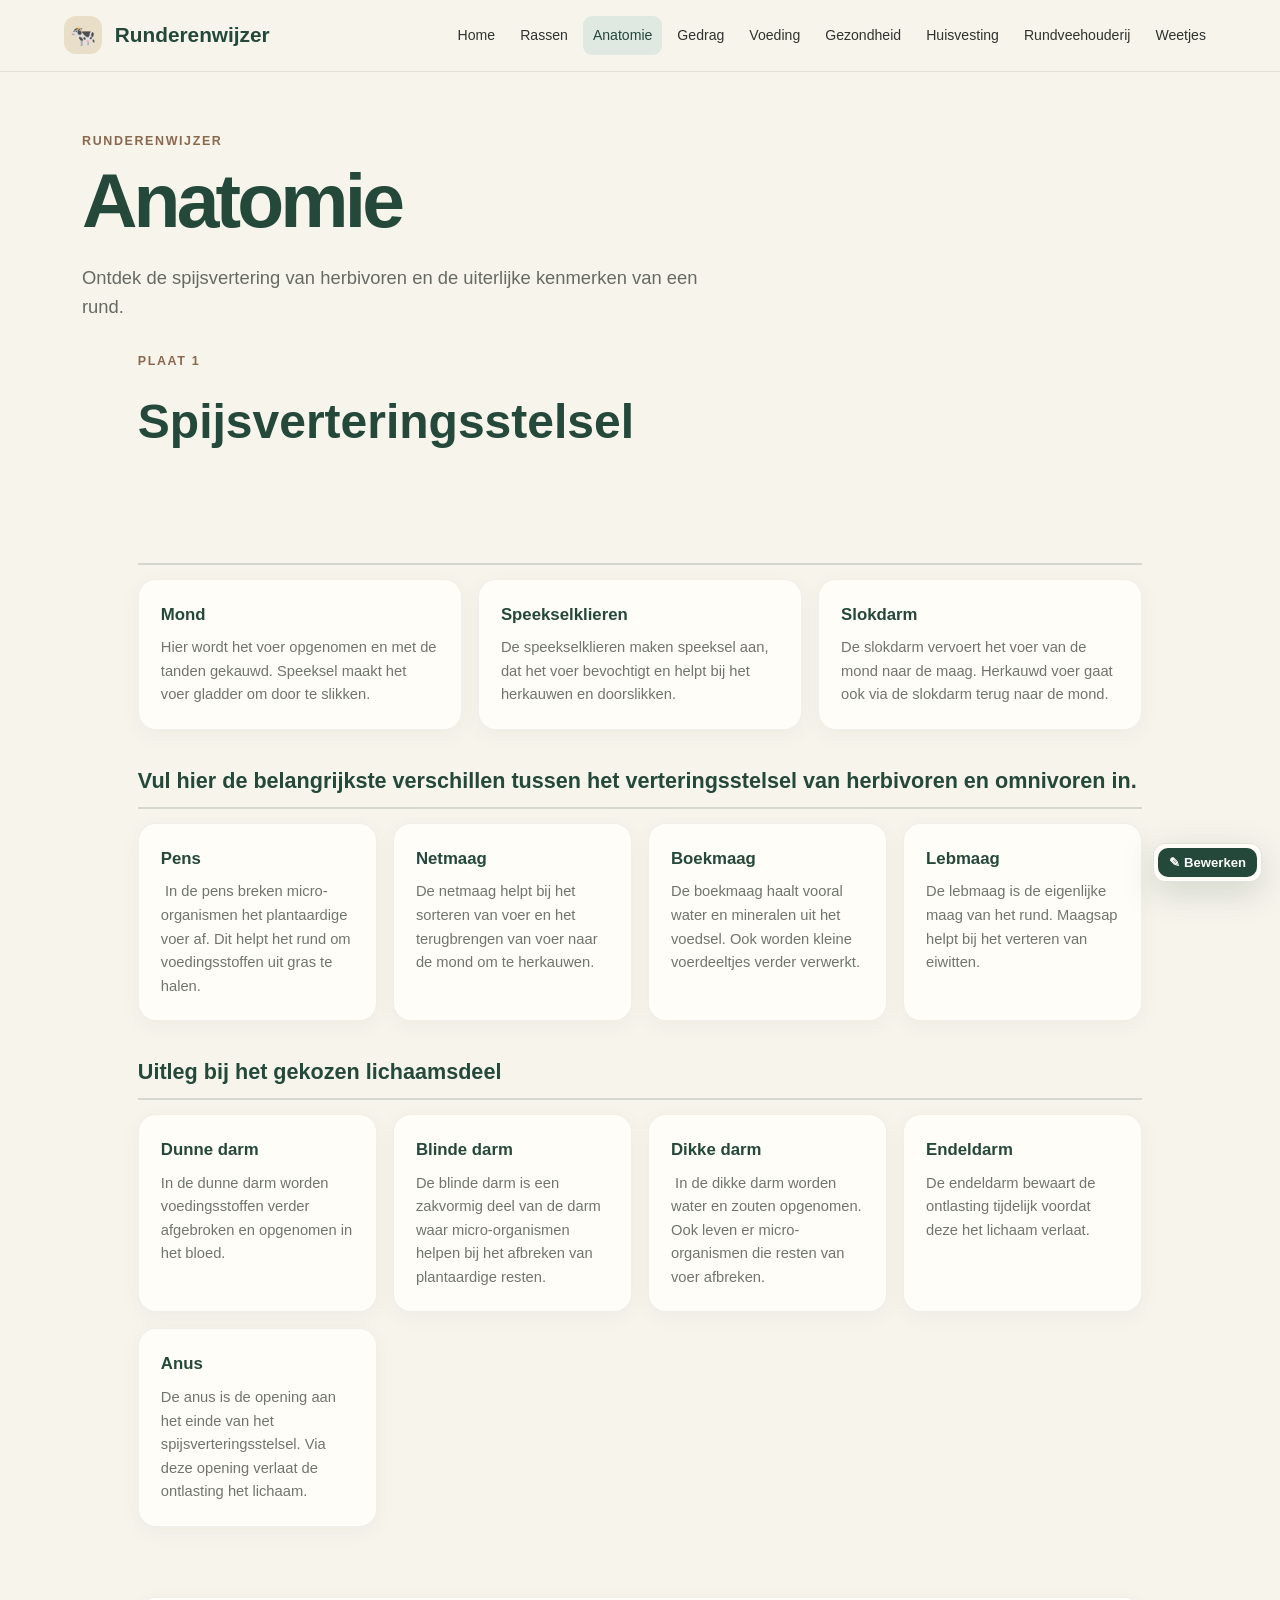
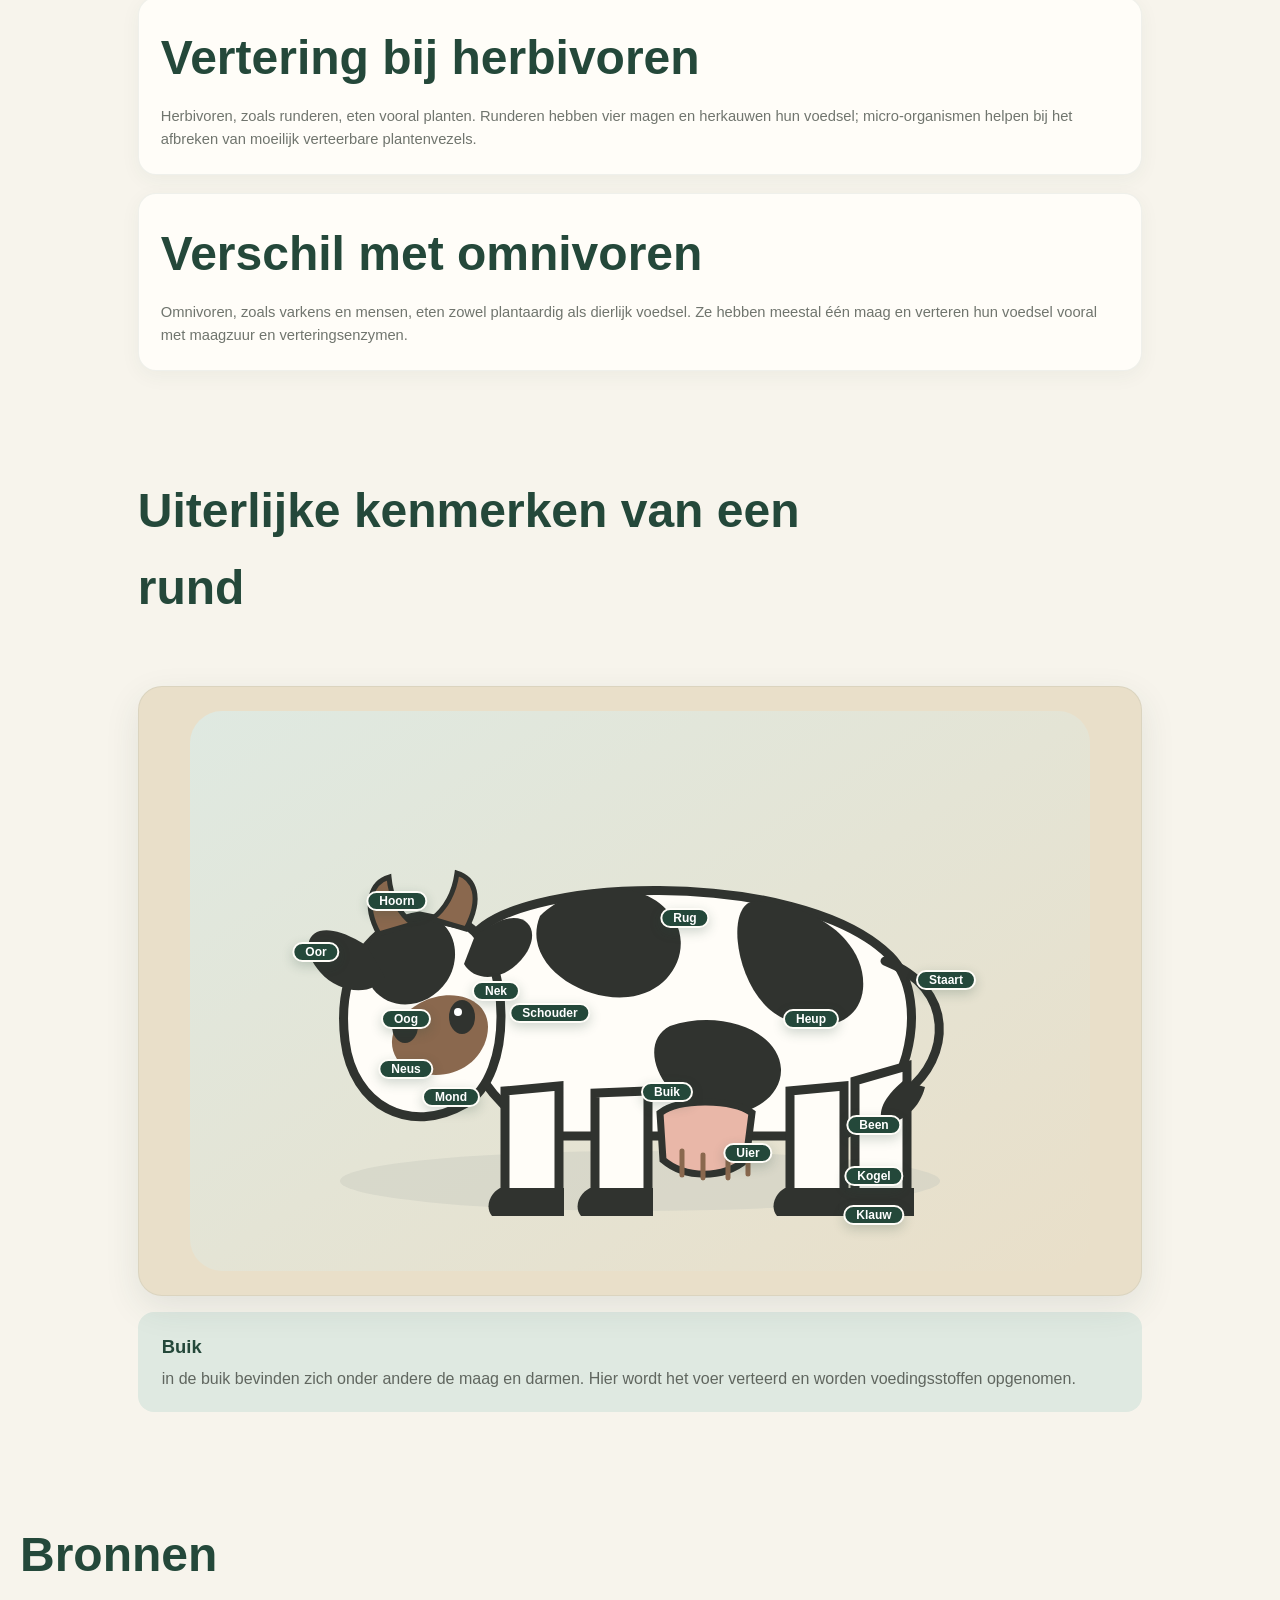
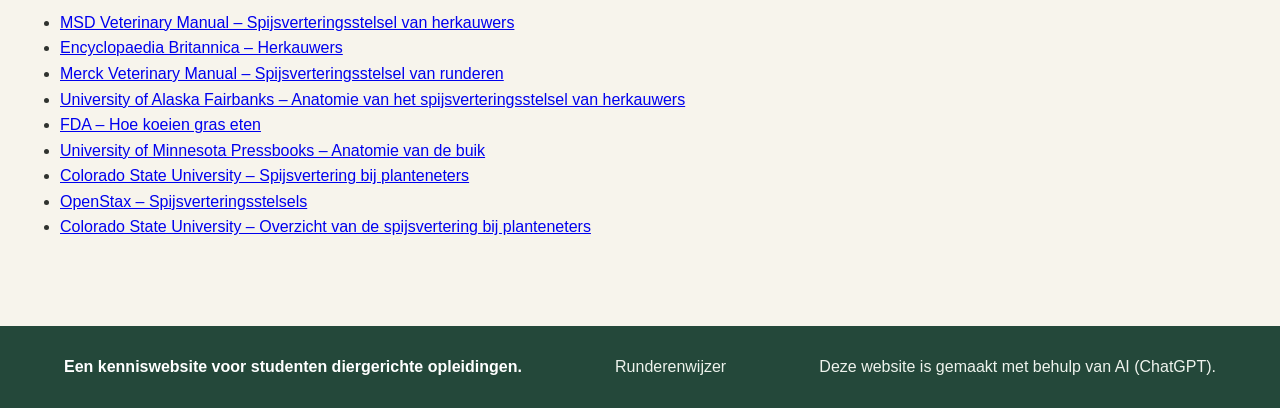
==== commit 2287addf: "Refresh site assets for compact editor" ====
--- a/anatomie.html
+++ b/anatomie.html
@@ -1,5 +1,5 @@
 <!DOCTYPE html>
-<html lang="nl"><head><meta charset="UTF-8"><meta name="viewport" content="width=device-width, initial-scale=1.0"><title>Anatomie | Runderenwijzer</title><link rel="stylesheet" href="css/style.css?v=25"></head><body class="">
+<html lang="nl"><head><meta charset="UTF-8"><meta name="viewport" content="width=device-width, initial-scale=1.0"><title>Anatomie | Runderenwijzer</title><link rel="stylesheet" href="css/style.css?v=16"></head><body class="">
 <header class="site-header"><a class="logo" href="index.html"><span class="logo-mark">🐄</span> Runderenwijzer</a><nav aria-label="Hoofdnavigatie"><a href="index.html">Home</a><a href="rassen.html">Rassen</a><a class="active" href="anatomie.html">Anatomie</a><a href="gedrag.html">Gedrag</a><a href="voeding.html">Voeding</a><a href="gezondheid.html">Gezondheid</a><a href="huisvesting.html">Huisvesting</a><a href="rundveehouderij.html">Rundveehouderij</a><a href="weetjes.html">Weetjes</a></nav></header>
 <main class="assignment-page"><section class="intro assignment-intro anatomy-page"><p class="eyebrow">Runderenwijzer</p><h1>Anatomie</h1><p class="lead">Ontdek de spijsvertering van herbivoren en de uiterlijke kenmerken van een rund.</p>
 
@@ -57,4 +57,4 @@
   </ul>
 </section>
 </main><footer><strong>Een kenniswebsite voor studenten diergerichte opleidingen.</strong><span>Runderenwijzer</span><span>Deze website is gemaakt met behulp van AI (ChatGPT).</span>
-</footer><script src="js/script.js?v=29"></script></body></html>+</footer><script src="js/script.js?v=16"></script></body></html>
--- a/css/style.css
+++ b/css/style.css
@@ -106,6 +106,19 @@
   box-shadow: 0 10px 35px rgba(36,72,58,.18);
   font-size: .84rem;
 }
+#editorToolbar:not(.expanded) {
+  gap: 0;
+  width: auto;
+  padding: 4px;
+  border-radius: 12px;
+}
+#editorToolbar:not(.expanded) > :not(.editor-main-btn) {
+  display: none;
+}
+#editorToolbar:not(.expanded) .editor-main-btn {
+  padding: 7px 11px;
+  font-size: .82rem;
+}
 #editorToolbar button {
   border: 0;
   padding: 9px 12px;
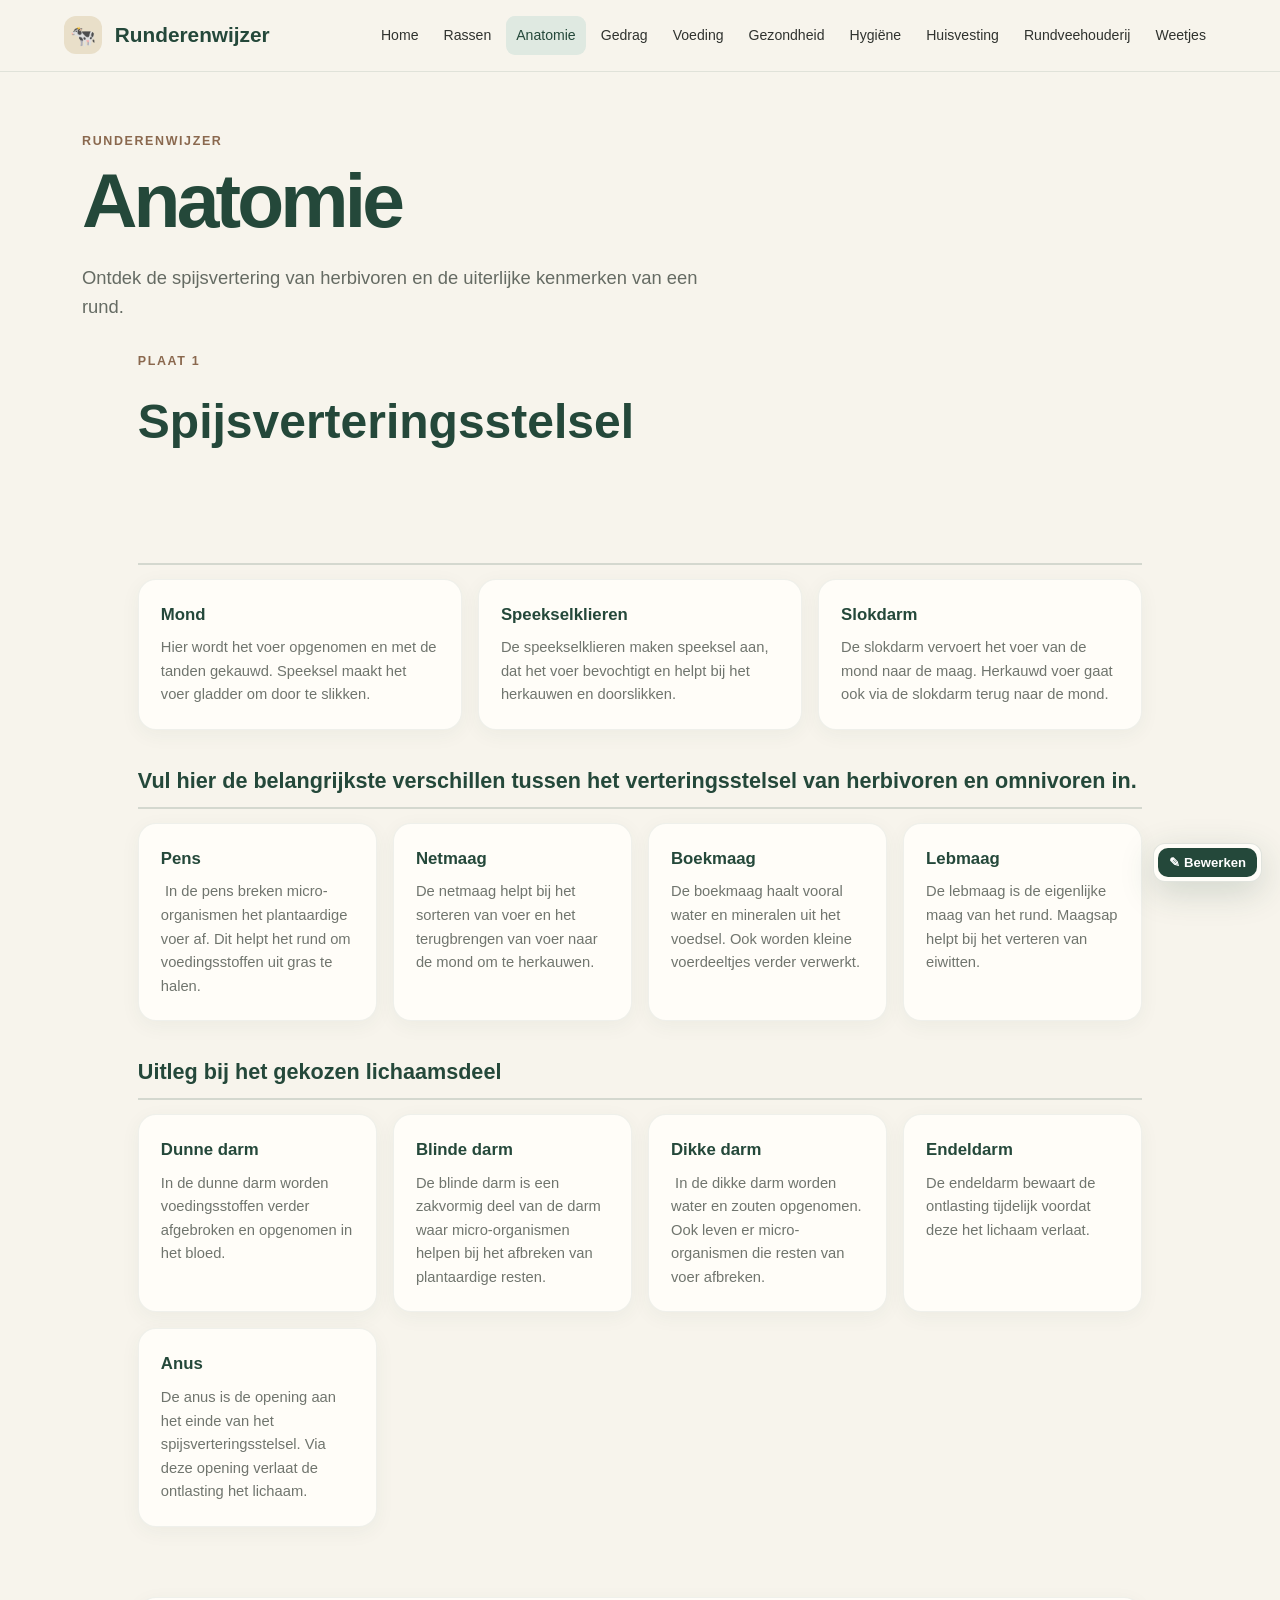
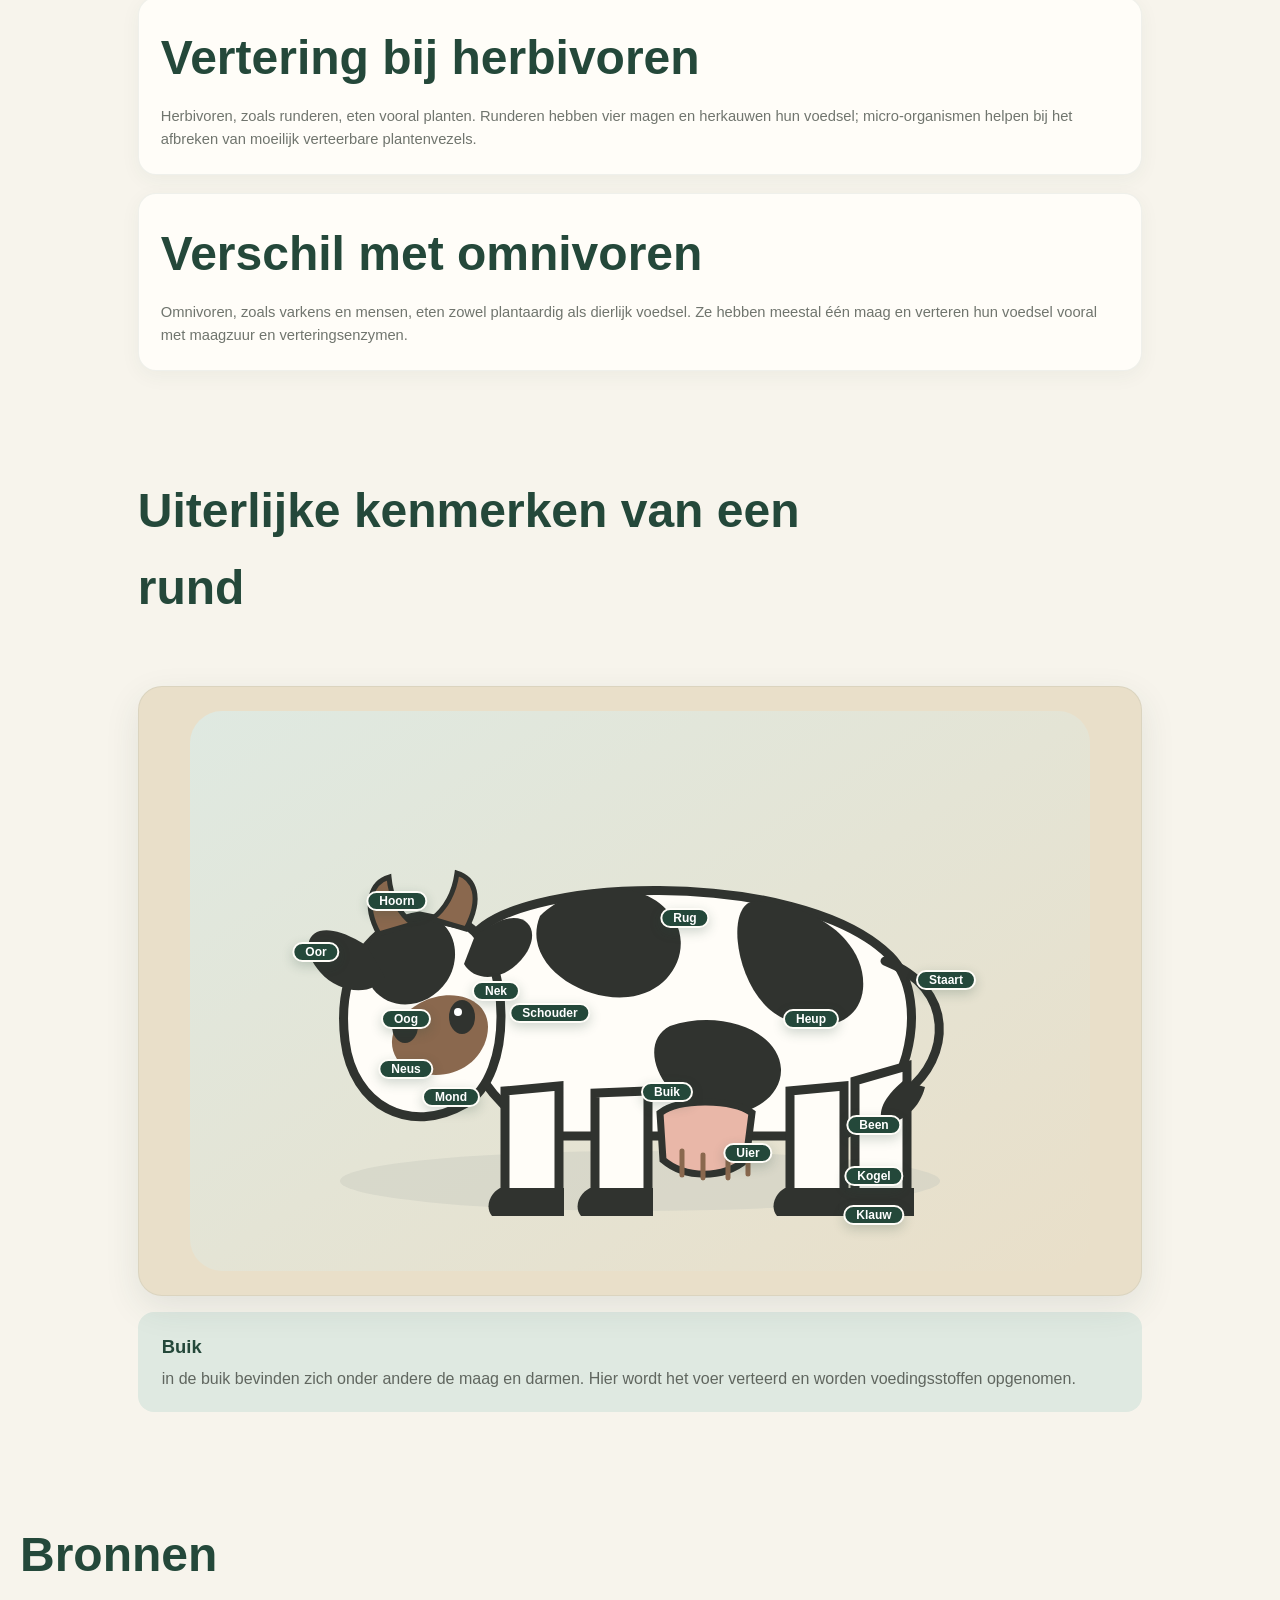
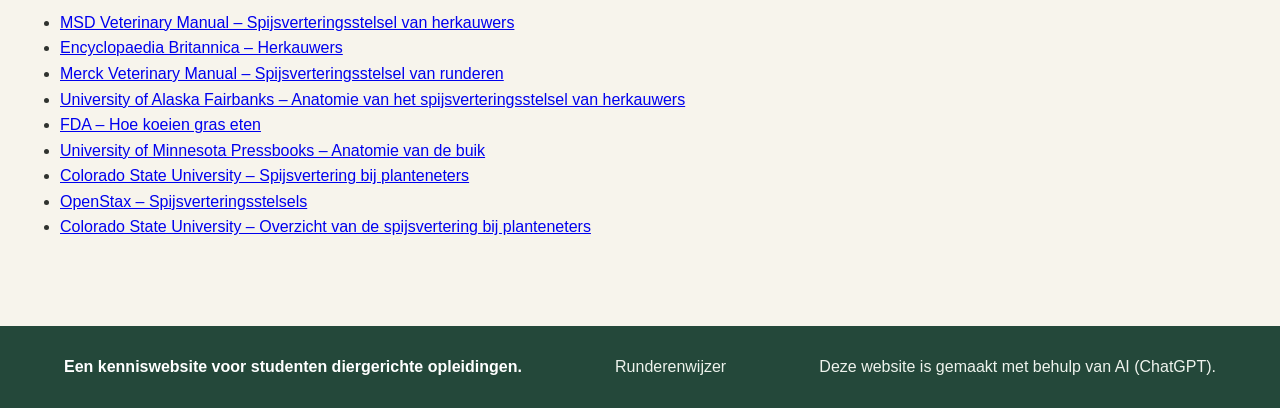
==== commit ca91404e: "Add hygiene page to navigation" ====
--- a/anatomie.html
+++ b/anatomie.html
@@ -1,6 +1,6 @@
 <!DOCTYPE html>
 <html lang="nl"><head><meta charset="UTF-8"><meta name="viewport" content="width=device-width, initial-scale=1.0"><title>Anatomie | Runderenwijzer</title><link rel="stylesheet" href="css/style.css?v=16"></head><body class="">
-<header class="site-header"><a class="logo" href="index.html"><span class="logo-mark">🐄</span> Runderenwijzer</a><nav aria-label="Hoofdnavigatie"><a href="index.html">Home</a><a href="rassen.html">Rassen</a><a class="active" href="anatomie.html">Anatomie</a><a href="gedrag.html">Gedrag</a><a href="voeding.html">Voeding</a><a href="gezondheid.html">Gezondheid</a><a href="huisvesting.html">Huisvesting</a><a href="rundveehouderij.html">Rundveehouderij</a><a href="weetjes.html">Weetjes</a></nav></header>
+<header class="site-header"><a class="logo" href="index.html"><span class="logo-mark">🐄</span> Runderenwijzer</a><nav aria-label="Hoofdnavigatie"><a href="index.html">Home</a><a href="rassen.html">Rassen</a><a class="active" href="anatomie.html">Anatomie</a><a href="gedrag.html">Gedrag</a><a href="voeding.html">Voeding</a><a href="gezondheid.html">Gezondheid</a><a href="hygiene.html">Hygiëne</a><a href="huisvesting.html">Huisvesting</a><a href="rundveehouderij.html">Rundveehouderij</a><a href="weetjes.html">Weetjes</a></nav></header>
 <main class="assignment-page"><section class="intro assignment-intro anatomy-page"><p class="eyebrow">Runderenwijzer</p><h1>Anatomie</h1><p class="lead">Ontdek de spijsvertering van herbivoren en de uiterlijke kenmerken van een rund.</p>
 
 <section class="anatomy-plate-section"><div class="section-heading"><p class="eyebrow">Plaat 1</p><h2>Spijsverteringsstelsel</h2><p><br></p></div>
@@ -57,4 +57,4 @@
   </ul>
 </section>
 </main><footer><strong>Een kenniswebsite voor studenten diergerichte opleidingen.</strong><span>Runderenwijzer</span><span>Deze website is gemaakt met behulp van AI (ChatGPT).</span>
-</footer><script src="js/script.js?v=16"></script></body></html>+</footer><script src="js/script.js?v=17"></script></body></html>
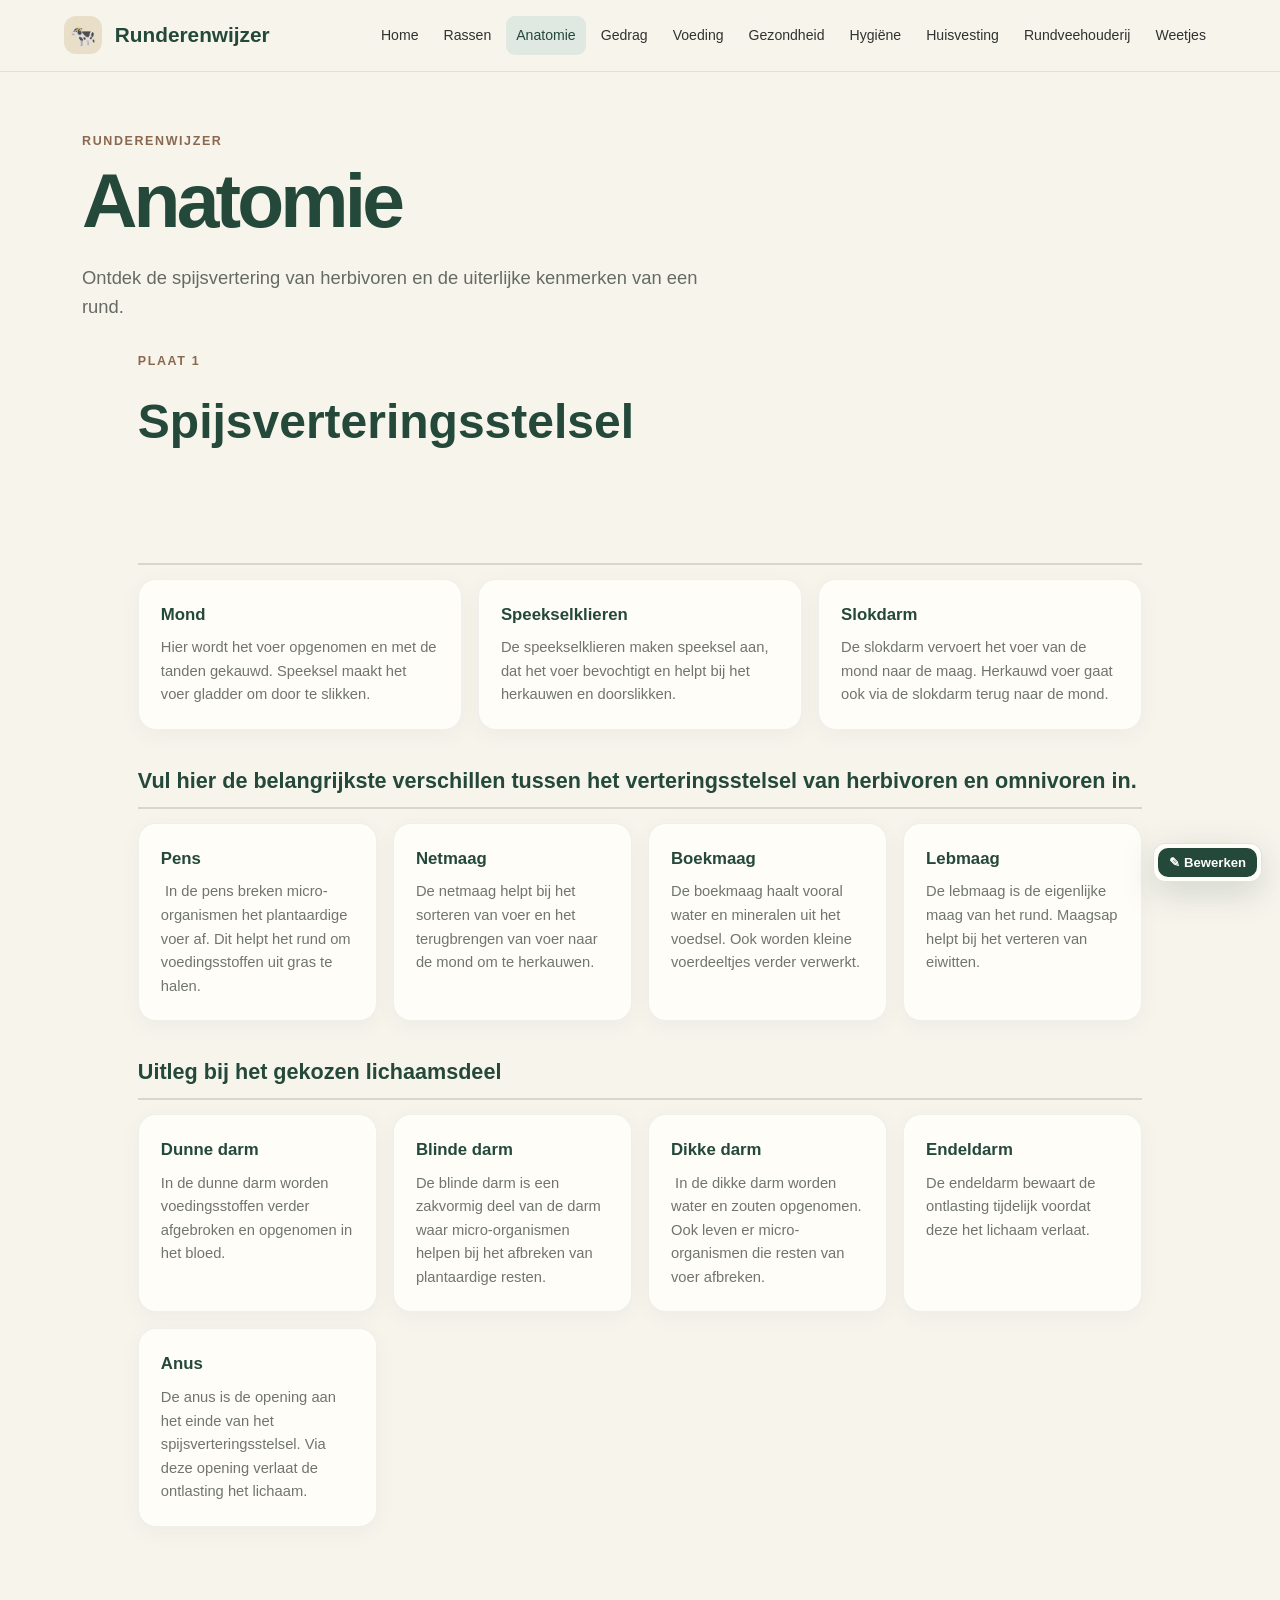
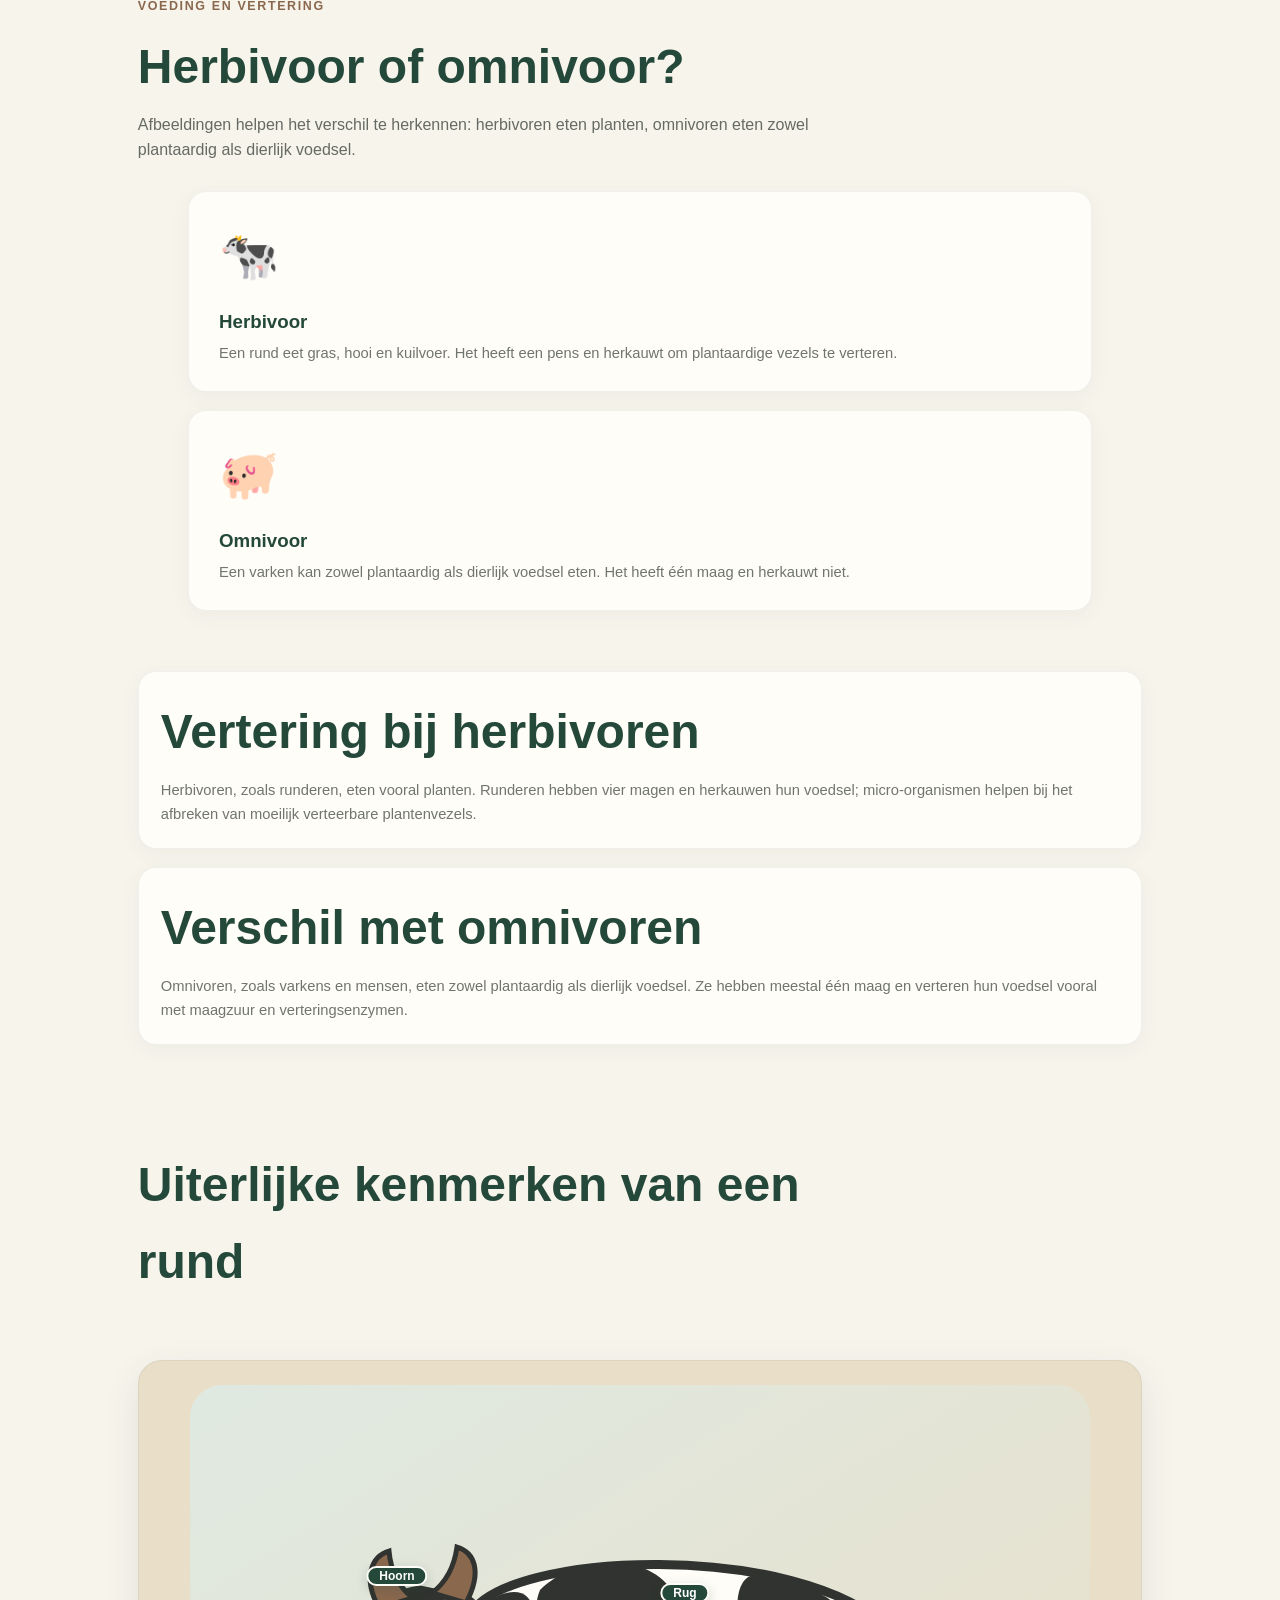
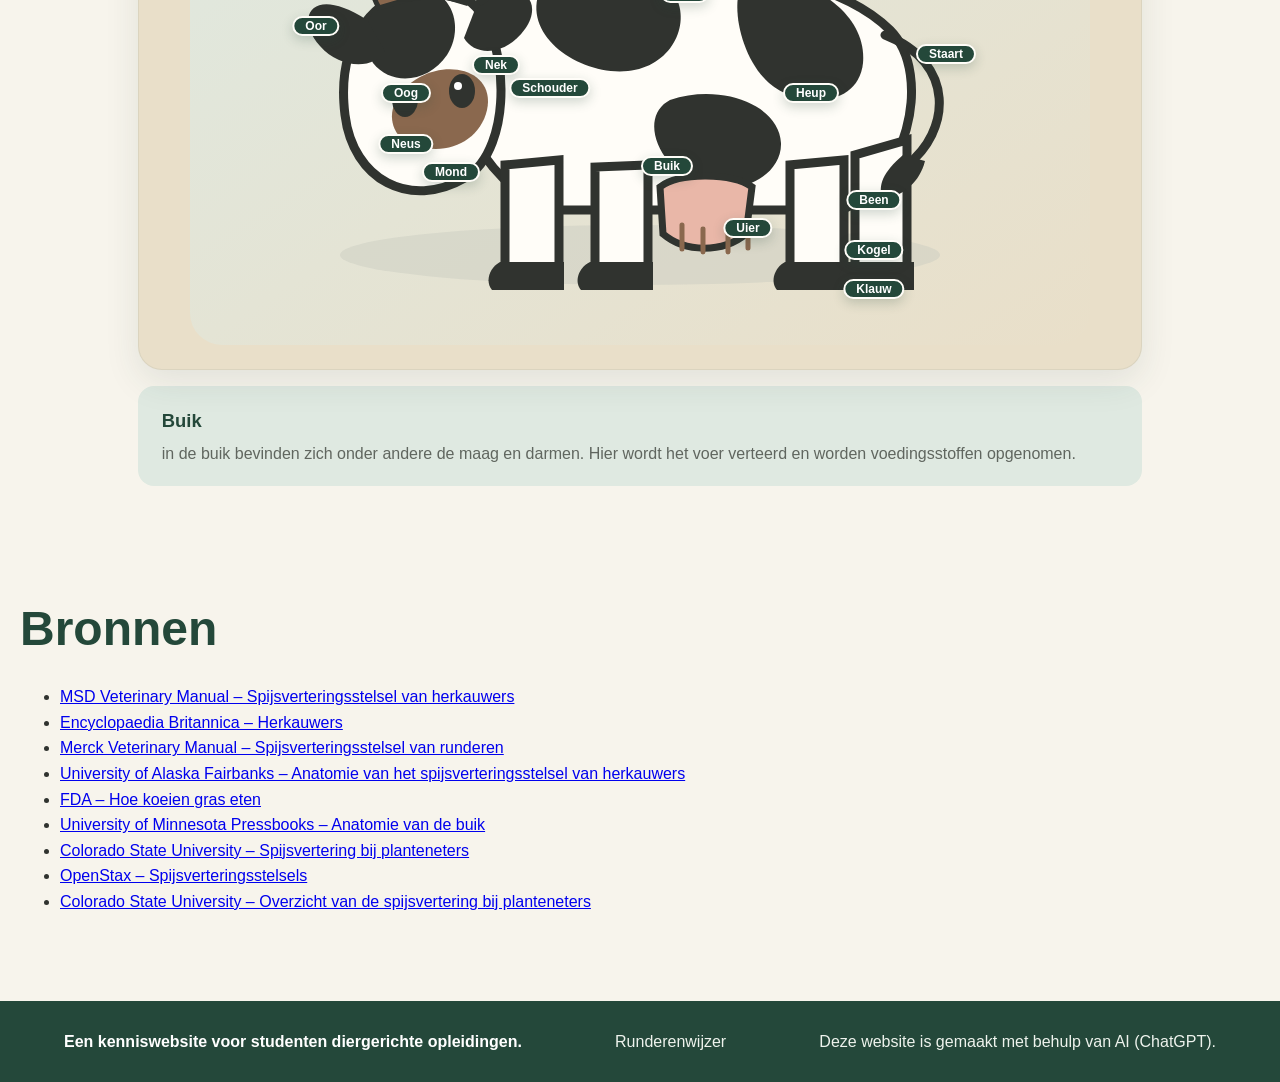
==== commit a3e157cb: "Add missing rubric feedback content" ====
--- a/anatomie.html
+++ b/anatomie.html
@@ -36,6 +36,10 @@
 </div>
 </section>
 
+<section class="assignment-section"><div class="section-heading"><p class="eyebrow">Voeding en vertering</p><h2>Herbivoor of omnivoor?</h2><p>Afbeeldingen helpen het verschil te herkennen: herbivoren eten planten, omnivoren eten zowel plantaardig als dierlijk voedsel.</p></div><div class="assignment-grid">
+<article class="topic-card assignment-card"><div style="font-size:3rem" role="img" aria-label="Koe, herbivoor">🐄</div><h3>Herbivoor</h3><p>Een rund eet gras, hooi en kuilvoer. Het heeft een pens en herkauwt om plantaardige vezels te verteren.</p></article>
+<article class="topic-card assignment-card"><div style="font-size:3rem" role="img" aria-label="Varken, omnivoor">🐖</div><h3>Omnivoor</h3><p>Een varken kan zowel plantaardig als dierlijk voedsel eten. Het heeft één maag en herkauwt niet.</p></article>
+</div></section>
 <section class="anatomy-assignment"><article class="topic-card"><h2>Vertering bij herbivoren</h2><p><span data-d-text-flow="word" data-d-stream-word="">Herbivoren, </span><span data-d-text-flow="word" data-d-stream-word="">zoals </span><span data-d-text-flow="word" data-d-stream-word="">runderen, </span><span data-d-text-flow="word" data-d-stream-word="">eten </span><span data-d-text-flow="word" data-d-stream-word="">vooral </span><span data-d-text-flow="word" data-d-stream-word="">planten. </span><span data-d-text-flow="word" data-d-stream-word="">Runderen </span><span data-d-text-flow="word" data-d-stream-word="">hebben </span><span data-d-text-flow="word" data-d-stream-word="">vier </span><span data-d-text-flow="word" data-d-stream-word="">magen </span><span data-d-text-flow="word" data-d-stream-word="">en </span><span data-d-text-flow="word" data-d-stream-word="">herkauwen </span><span data-d-text-flow="word" data-d-stream-word="">hun </span><span data-d-text-flow="word" data-d-stream-word="">voedsel; </span><span data-d-text-flow="word" data-d-stream-word="">micro-organismen </span><span data-d-text-flow="word" data-d-stream-word="">helpen </span><span data-d-text-flow="word" data-d-stream-word="">bij </span><span data-d-text-flow="word" data-d-stream-word="">het </span><span data-d-text-flow="word" data-d-stream-word="">afbreken </span><span data-d-text-flow="word" data-d-stream-word="">van </span><span data-d-text-flow="word" data-d-stream-word="">moeilijk </span><span data-d-text-flow="word" data-d-stream-word="">verteerbare </span><span data-d-text-flow="word" data-d-stream-word="">plantenvezels.</span></p></article><article class="topic-card"><h2>Verschil met omnivoren</h2><p><span data-d-text-flow="word" data-d-stream-word="">Omnivoren, </span><span data-d-text-flow="word" data-d-stream-word="">zoals </span><span data-d-text-flow="word" data-d-stream-word="">varkens </span><span data-d-text-flow="word" data-d-stream-word="">en </span><span data-d-text-flow="word" data-d-stream-word="">mensen, </span><span data-d-text-flow="word" data-d-stream-word="">eten </span><span data-d-text-flow="word" data-d-stream-word="">zowel </span><span data-d-text-flow="word" data-d-stream-word="">plantaardig </span><span data-d-text-flow="word" data-d-stream-word="">als </span><span data-d-text-flow="word" data-d-stream-word="">dierlijk </span><span data-d-text-flow="word" data-d-stream-word="">voedsel. </span><span data-d-text-flow="word" data-d-stream-word="">Ze </span><span data-d-text-flow="word" data-d-stream-word="">hebben </span><span data-d-text-flow="word" data-d-stream-word="">meestal </span><span data-d-text-flow="word" data-d-stream-word="">één </span><span data-d-text-flow="word" data-d-stream-word="">maag </span><span data-d-text-flow="word" data-d-stream-word="">en </span><span data-d-text-flow="word" data-d-stream-word="">verteren </span><span data-d-text-flow="word" data-d-stream-word="">hun </span><span data-d-text-flow="word" data-d-stream-word="">voedsel </span><span data-d-text-flow="word" data-d-stream-word="">vooral </span><span data-d-text-flow="word" data-d-stream-word="">met </span><span data-d-text-flow="word" data-d-stream-word="">maagzuur </span><span data-d-text-flow="word" data-d-stream-word="">en </span><span data-d-text-flow="word" data-d-stream-word="">verteringsenzymen.</span></p></article></section>
 
 <section class="anatomy-plate-section"><div class="section-heading"><p class="eyebrow"><br></p><h2>Uiterlijke kenmerken van een rund</h2><p><br></p></div>
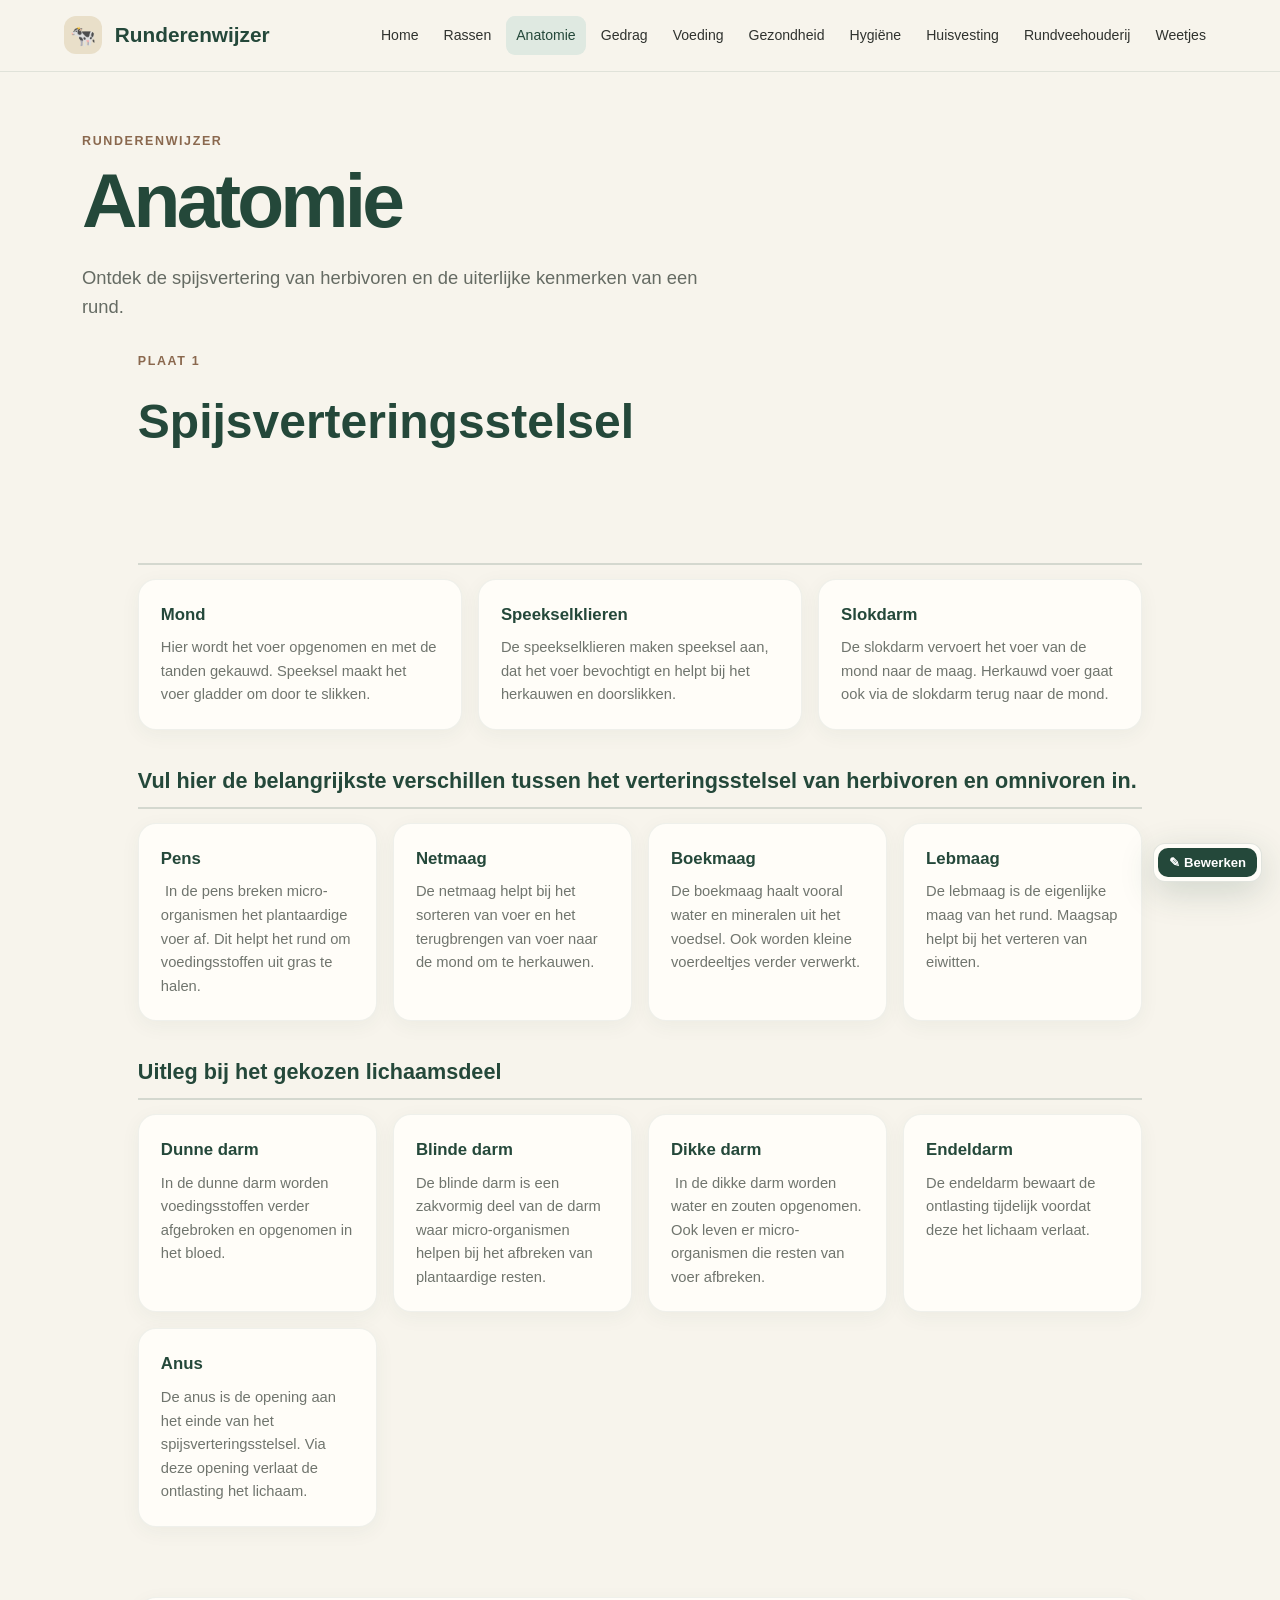
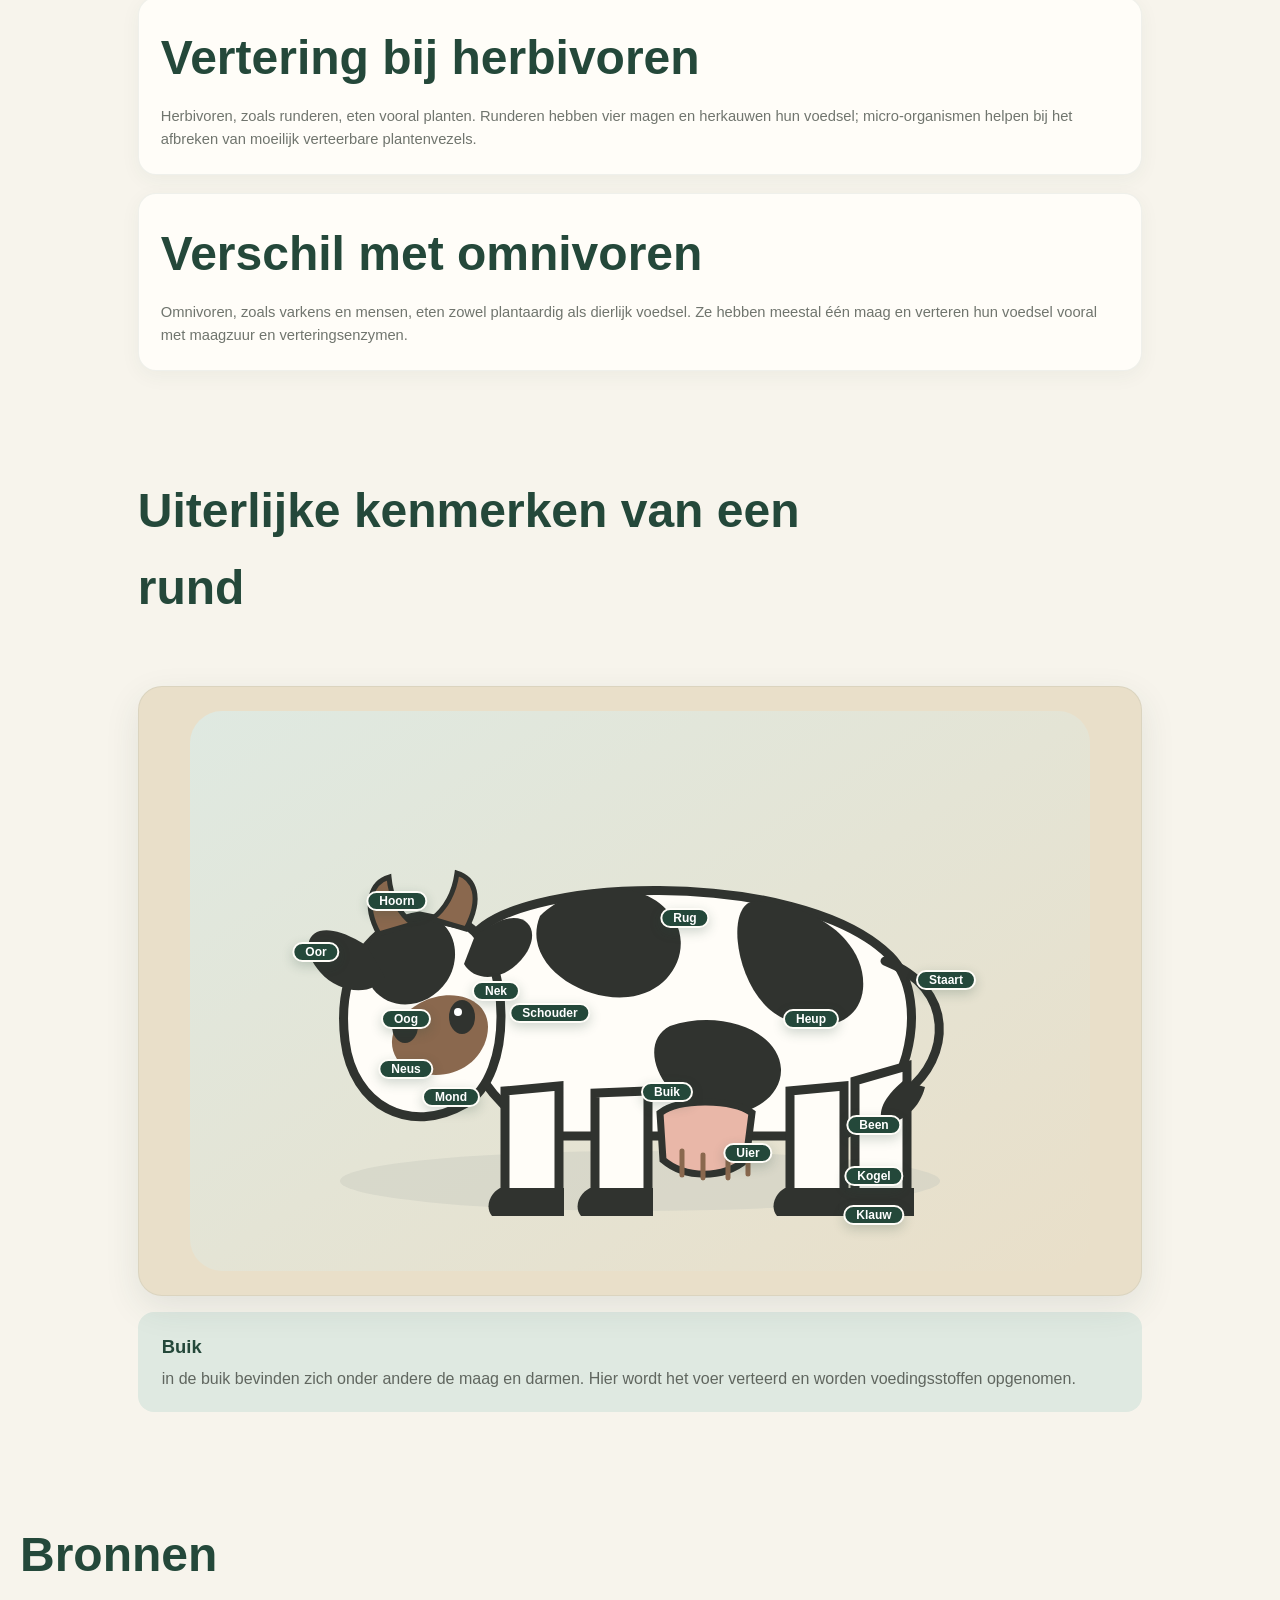
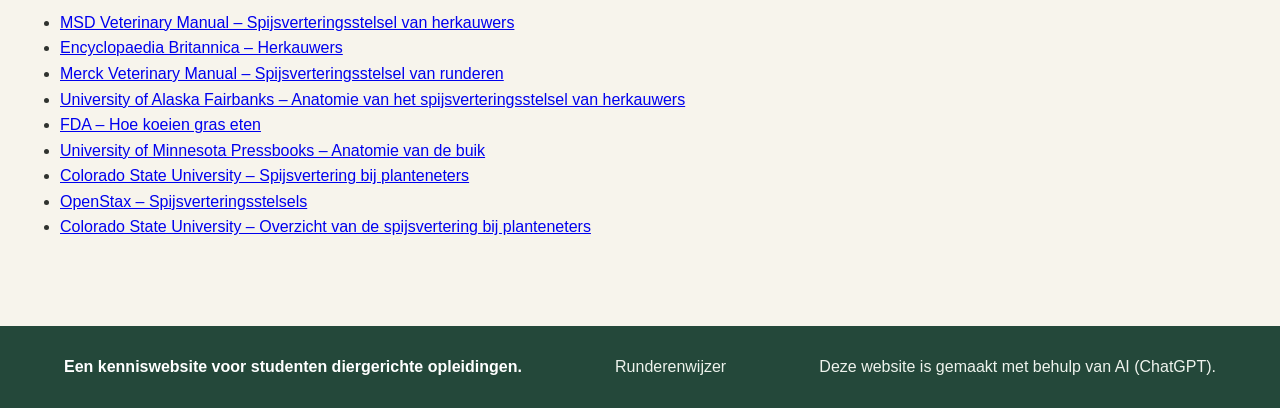
==== commit 46c5383f: "Restore page to version before recent rubric edits" ====
--- a/anatomie.html
+++ b/anatomie.html
@@ -36,10 +36,6 @@
 </div>
 </section>
 
-<section class="assignment-section"><div class="section-heading"><p class="eyebrow">Voeding en vertering</p><h2>Herbivoor of omnivoor?</h2><p>Afbeeldingen helpen het verschil te herkennen: herbivoren eten planten, omnivoren eten zowel plantaardig als dierlijk voedsel.</p></div><div class="assignment-grid">
-<article class="topic-card assignment-card"><div style="font-size:3rem" role="img" aria-label="Koe, herbivoor">🐄</div><h3>Herbivoor</h3><p>Een rund eet gras, hooi en kuilvoer. Het heeft een pens en herkauwt om plantaardige vezels te verteren.</p></article>
-<article class="topic-card assignment-card"><div style="font-size:3rem" role="img" aria-label="Varken, omnivoor">🐖</div><h3>Omnivoor</h3><p>Een varken kan zowel plantaardig als dierlijk voedsel eten. Het heeft één maag en herkauwt niet.</p></article>
-</div></section>
 <section class="anatomy-assignment"><article class="topic-card"><h2>Vertering bij herbivoren</h2><p><span data-d-text-flow="word" data-d-stream-word="">Herbivoren, </span><span data-d-text-flow="word" data-d-stream-word="">zoals </span><span data-d-text-flow="word" data-d-stream-word="">runderen, </span><span data-d-text-flow="word" data-d-stream-word="">eten </span><span data-d-text-flow="word" data-d-stream-word="">vooral </span><span data-d-text-flow="word" data-d-stream-word="">planten. </span><span data-d-text-flow="word" data-d-stream-word="">Runderen </span><span data-d-text-flow="word" data-d-stream-word="">hebben </span><span data-d-text-flow="word" data-d-stream-word="">vier </span><span data-d-text-flow="word" data-d-stream-word="">magen </span><span data-d-text-flow="word" data-d-stream-word="">en </span><span data-d-text-flow="word" data-d-stream-word="">herkauwen </span><span data-d-text-flow="word" data-d-stream-word="">hun </span><span data-d-text-flow="word" data-d-stream-word="">voedsel; </span><span data-d-text-flow="word" data-d-stream-word="">micro-organismen </span><span data-d-text-flow="word" data-d-stream-word="">helpen </span><span data-d-text-flow="word" data-d-stream-word="">bij </span><span data-d-text-flow="word" data-d-stream-word="">het </span><span data-d-text-flow="word" data-d-stream-word="">afbreken </span><span data-d-text-flow="word" data-d-stream-word="">van </span><span data-d-text-flow="word" data-d-stream-word="">moeilijk </span><span data-d-text-flow="word" data-d-stream-word="">verteerbare </span><span data-d-text-flow="word" data-d-stream-word="">plantenvezels.</span></p></article><article class="topic-card"><h2>Verschil met omnivoren</h2><p><span data-d-text-flow="word" data-d-stream-word="">Omnivoren, </span><span data-d-text-flow="word" data-d-stream-word="">zoals </span><span data-d-text-flow="word" data-d-stream-word="">varkens </span><span data-d-text-flow="word" data-d-stream-word="">en </span><span data-d-text-flow="word" data-d-stream-word="">mensen, </span><span data-d-text-flow="word" data-d-stream-word="">eten </span><span data-d-text-flow="word" data-d-stream-word="">zowel </span><span data-d-text-flow="word" data-d-stream-word="">plantaardig </span><span data-d-text-flow="word" data-d-stream-word="">als </span><span data-d-text-flow="word" data-d-stream-word="">dierlijk </span><span data-d-text-flow="word" data-d-stream-word="">voedsel. </span><span data-d-text-flow="word" data-d-stream-word="">Ze </span><span data-d-text-flow="word" data-d-stream-word="">hebben </span><span data-d-text-flow="word" data-d-stream-word="">meestal </span><span data-d-text-flow="word" data-d-stream-word="">één </span><span data-d-text-flow="word" data-d-stream-word="">maag </span><span data-d-text-flow="word" data-d-stream-word="">en </span><span data-d-text-flow="word" data-d-stream-word="">verteren </span><span data-d-text-flow="word" data-d-stream-word="">hun </span><span data-d-text-flow="word" data-d-stream-word="">voedsel </span><span data-d-text-flow="word" data-d-stream-word="">vooral </span><span data-d-text-flow="word" data-d-stream-word="">met </span><span data-d-text-flow="word" data-d-stream-word="">maagzuur </span><span data-d-text-flow="word" data-d-stream-word="">en </span><span data-d-text-flow="word" data-d-stream-word="">verteringsenzymen.</span></p></article></section>
 
 <section class="anatomy-plate-section"><div class="section-heading"><p class="eyebrow"><br></p><h2>Uiterlijke kenmerken van een rund</h2><p><br></p></div>
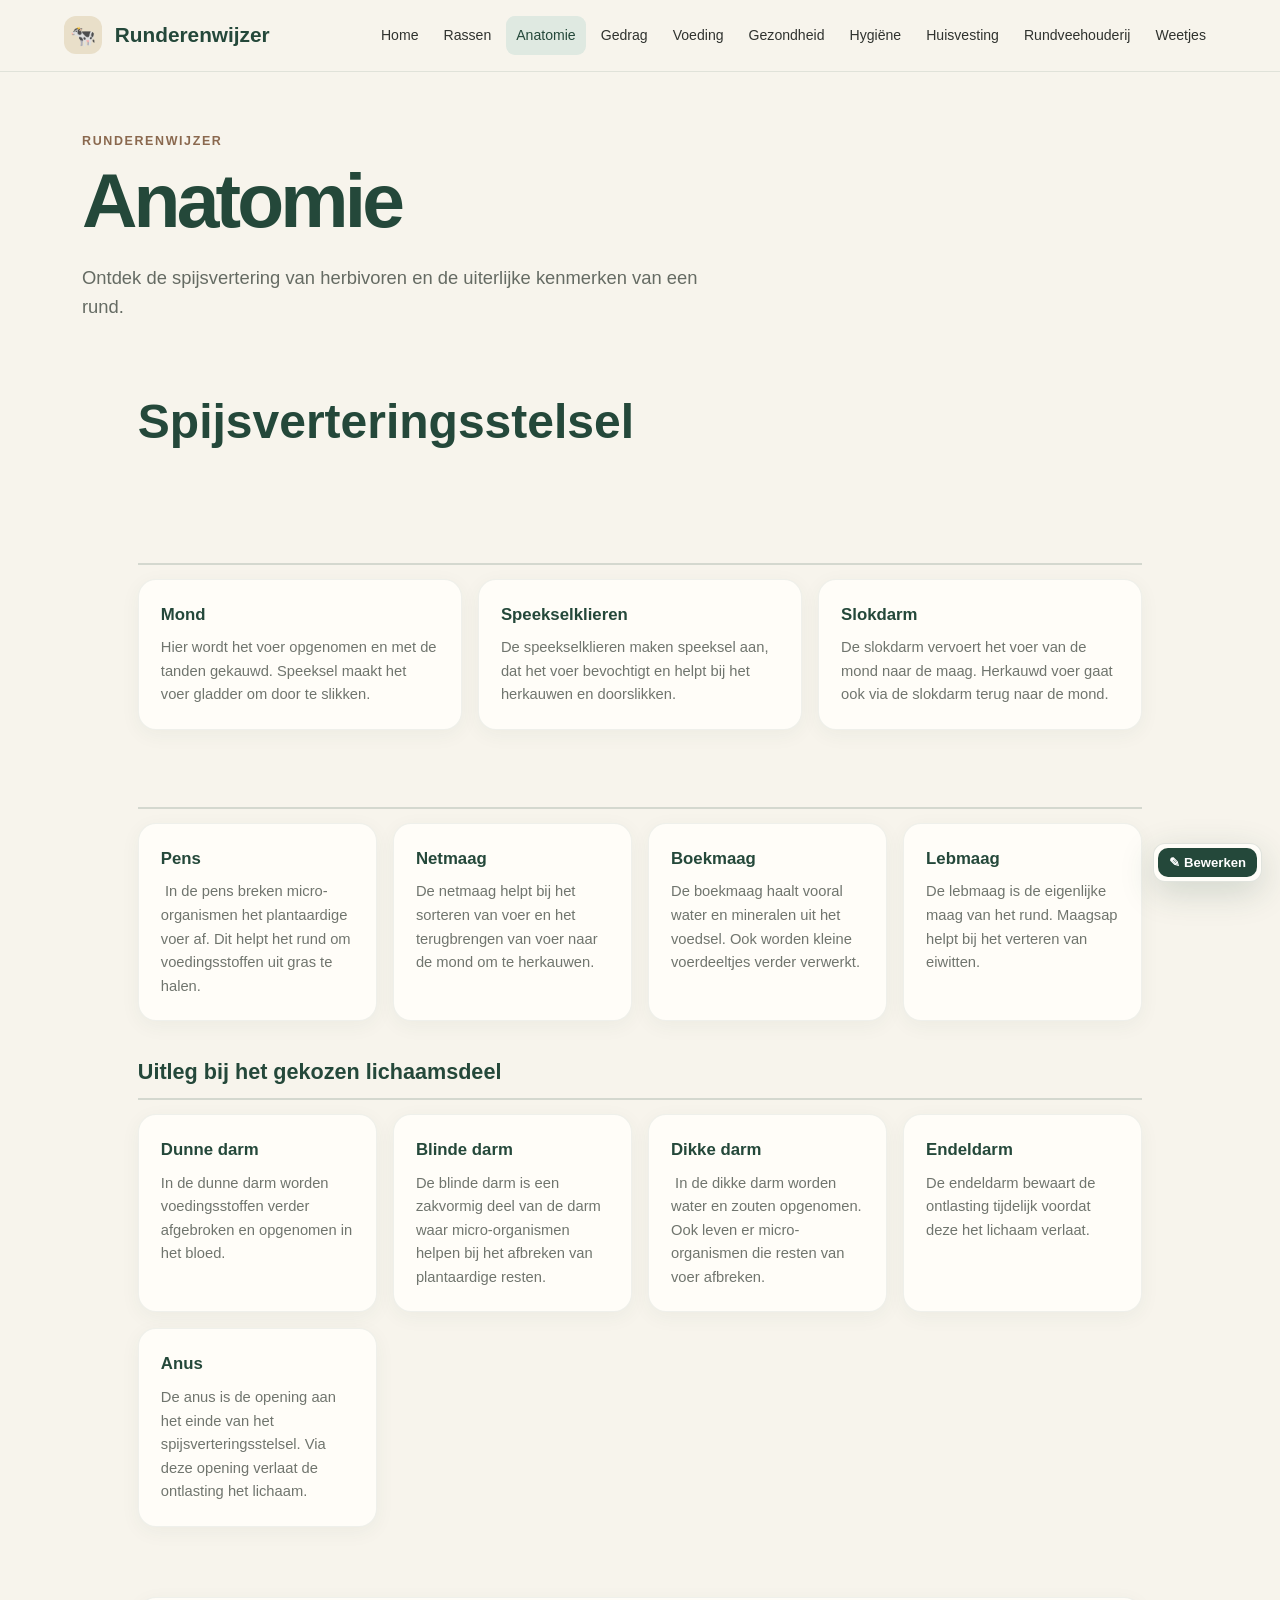
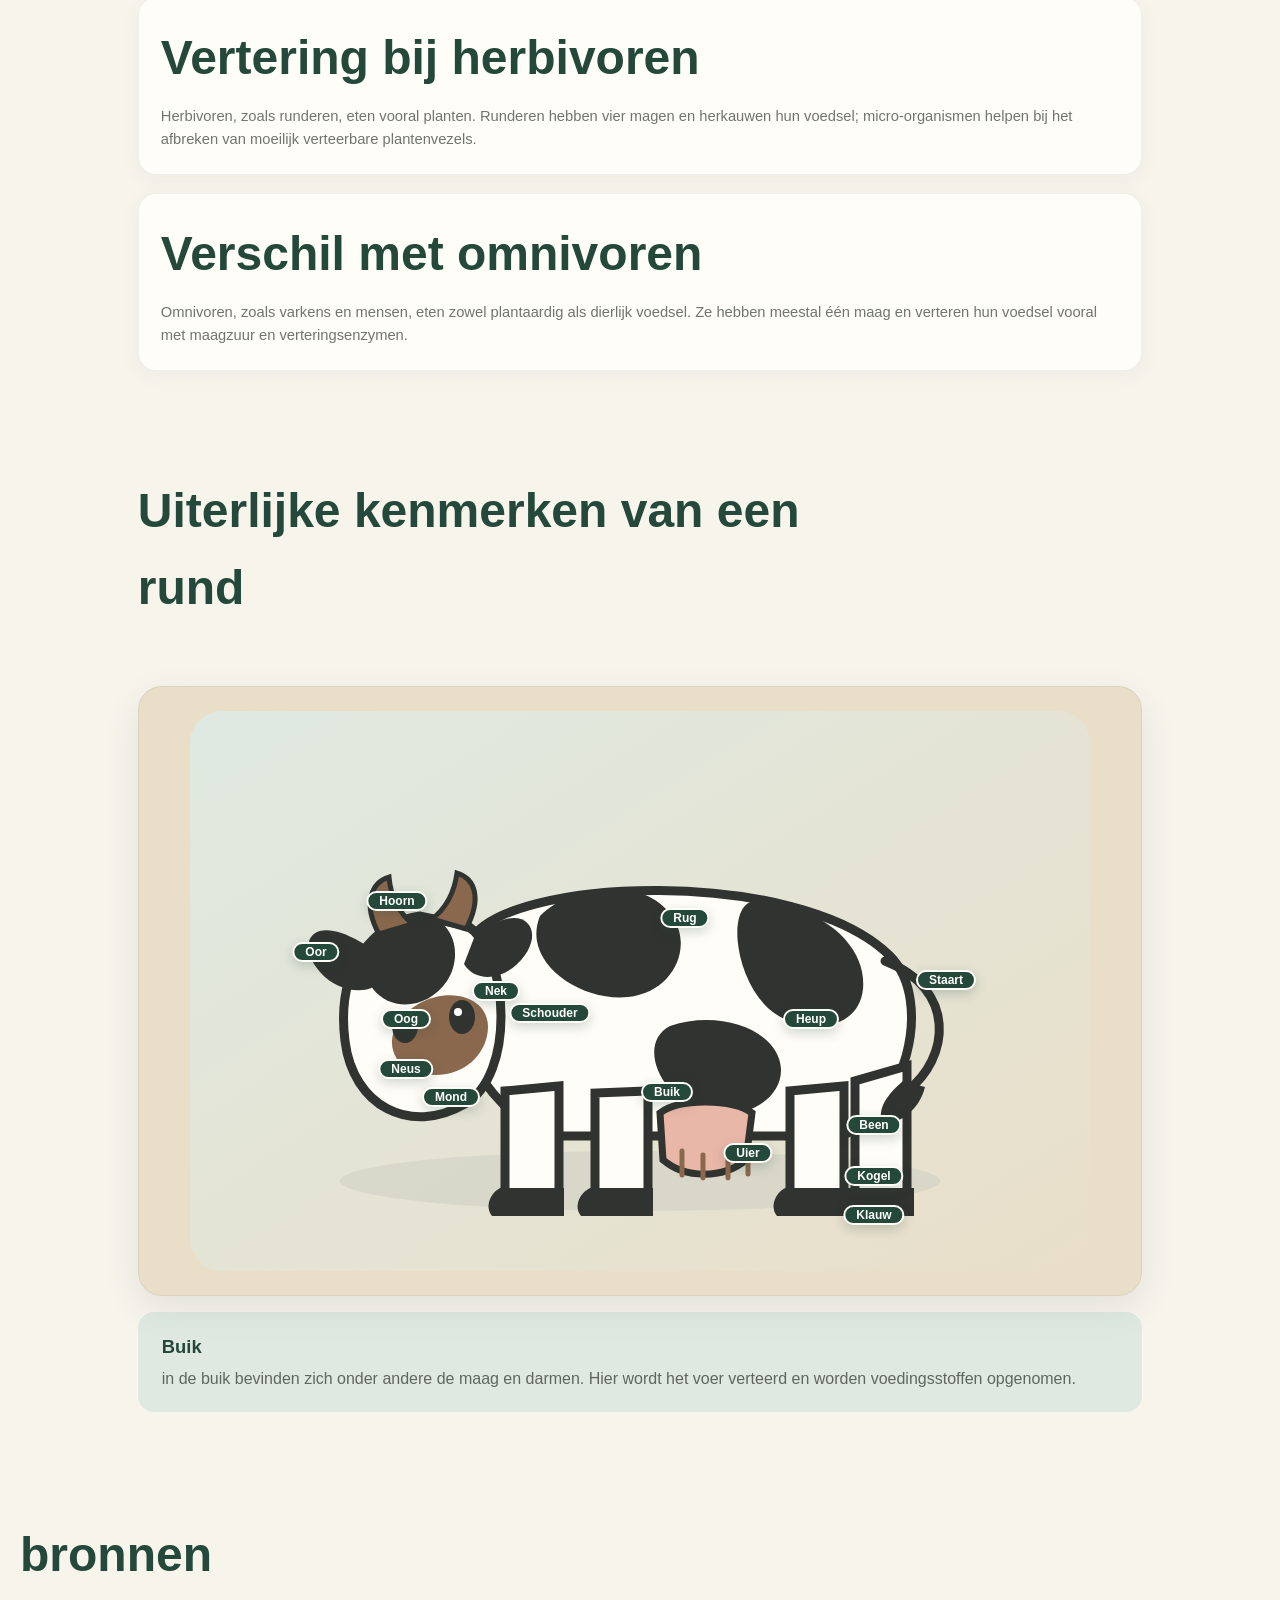
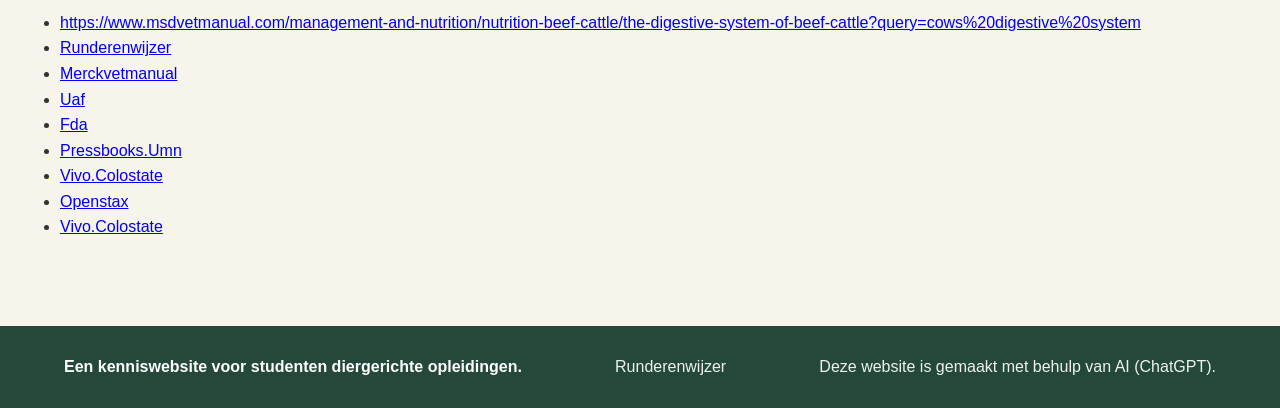
==== commit d84299c7: "Wijziging via Runderenwijzer editor" ====
--- a/anatomie.html
+++ b/anatomie.html
@@ -3,7 +3,7 @@
 <header class="site-header"><a class="logo" href="index.html"><span class="logo-mark">🐄</span> Runderenwijzer</a><nav aria-label="Hoofdnavigatie"><a href="index.html">Home</a><a href="rassen.html">Rassen</a><a class="active" href="anatomie.html">Anatomie</a><a href="gedrag.html">Gedrag</a><a href="voeding.html">Voeding</a><a href="gezondheid.html">Gezondheid</a><a href="hygiene.html">Hygiëne</a><a href="huisvesting.html">Huisvesting</a><a href="rundveehouderij.html">Rundveehouderij</a><a href="weetjes.html">Weetjes</a></nav></header>
 <main class="assignment-page"><section class="intro assignment-intro anatomy-page"><p class="eyebrow">Runderenwijzer</p><h1>Anatomie</h1><p class="lead">Ontdek de spijsvertering van herbivoren en de uiterlijke kenmerken van een rund.</p>
 
-<section class="anatomy-plate-section"><div class="section-heading"><p class="eyebrow">Plaat 1</p><h2>Spijsverteringsstelsel</h2><p><br></p></div>
+<section class="anatomy-plate-section"><div class="section-heading"><p class="eyebrow"><br></p><h2>Spijsverteringsstelsel</h2><p><br></p></div>
 
 <div class="anatomy-info-group">
   <h3 class="anatomy-group-heading"><br></h3>
@@ -15,7 +15,7 @@
 </div>
 
 <div class="anatomy-info-group">
-  <h3 class="anatomy-group-heading">Vul hier de belangrijkste verschillen tussen het verteringsstelsel van herbivoren en omnivoren in.</h3>
+  <h3 class="anatomy-group-heading"><br></h3>
   <div class="anatomy-info-grid">
     <article class="topic-card"><h4>Pens</h4><p>&nbsp;In de pens breken micro-organismen het plantaardige voer af. Dit helpt het rund om voedingsstoffen uit gras te halen.</p></article>
     <article class="topic-card"><h4>Netmaag</h4><p>De netmaag helpt bij het sorteren van voer en het terugbrengen van voer naar de mond om te herkauwen.</p></article>
@@ -43,17 +43,17 @@
 <button class="anatomy-part" data-anatomy="oor" style="left:14%;top:43%">Oor</button><button class="anatomy-part" data-anatomy="oog" style="left:24%;top:55%">Oog</button><button class="anatomy-part" data-anatomy="neus" style="left:24%;top:64%">Neus</button><button class="anatomy-part" data-anatomy="mond" style="left:29%;top:69%">Mond</button><button class="anatomy-part" data-anatomy="hoorn" style="left:23%;top:34%">Hoorn</button><button class="anatomy-part" data-anatomy="nek" style="left:34%;top:50%">Nek</button><button class="anatomy-part" data-anatomy="schouder" style="left:40%;top:54%">Schouder</button><button class="anatomy-part" data-anatomy="rug" style="left:55%;top:37%">Rug</button><button class="anatomy-part" data-anatomy="buik" style="left:53%;top:68%">Buik</button><button class="anatomy-part" data-anatomy="uier" style="left:62%;top:79%">Uier</button><button class="anatomy-part" data-anatomy="staart" style="left:84%;top:48%">Staart</button><button class="anatomy-part" data-anatomy="heup" style="left:69%;top:55%">Heup</button><button class="anatomy-part" data-anatomy="been" style="left:76%;top:74%">Been</button><button class="anatomy-part" data-anatomy="klauw" style="left:76%;top:90%">Klauw</button><button class="anatomy-part" data-anatomy="kogel" style="left:76%;top:83%">Kogel</button></div></div><div class="anatomy-popup" id="exteriorAnatomyPopup"><strong data-popup-title="">Buik</strong><p data-popup-text="">in de buik bevinden zich onder andere de maag en darmen. Hier wordt het voer verteerd en worden voedingsstoffen opgenomen.</p></div></section>
 </section>
 <section class="anatomy-sources">
-  <h2>Bronnen</h2>
+  <h2>bronnen</h2>
   <ul>
-    <li><a href="https://www.msdvetmanual.com/digestive-system/diseases-of-the-ruminant-forestomach/overview-of-the-ruminant-digestive-system" target="_blank" rel="noopener noreferrer">MSD Veterinary Manual – Spijsverteringsstelsel van herkauwers</a></li>
-    <li><a href="https://www.britannica.com/animal/ruminant" target="_blank" rel="noopener noreferrer">Encyclopaedia Britannica – Herkauwers</a></li>
-    <li><a href="https://www.merckvetmanual.com/management-and-nutrition/nutrition-beef-cattle/the-digestive-system-of-beef-cattle" target="_blank" rel="noopener noreferrer">Merck Veterinary Manual – Spijsverteringsstelsel van runderen</a></li>
-    <li><a href="https://www.uaf.edu/ces/publications/database/agriculture-livestock/ruminant-gastrointestinal-anatomy.php" target="_blank" rel="noopener noreferrer">University of Alaska Fairbanks – Anatomie van het spijsverteringsstelsel van herkauwers</a></li>
-    <li><a href="https://www.fda.gov/animal-veterinary/animal-health-literacy/how-cows-eat-grass" target="_blank" rel="noopener noreferrer">FDA – Hoe koeien gras eten</a></li>
-    <li><a href="https://pressbooks.umn.edu/largeanimalanatomy/chapter/abdomen-2/" target="_blank" rel="noopener noreferrer">University of Minnesota Pressbooks – Anatomie van de buik</a></li>
-    <li><a href="https://vivo.colostate.edu/hbooks/pathphys/digestion/herbivores/index.html" target="_blank" rel="noopener noreferrer">Colorado State University – Spijsvertering bij planteneters</a></li>
-    <li><a href="https://openstax.org/books/biology-ap-courses/pages/25-1-digestive-systems" target="_blank" rel="noopener noreferrer">OpenStax – Spijsverteringsstelsels</a></li>
-    <li><a href="https://vivo.colostate.edu/hbooks/pathphys/digestion/herbivores/overview.html" target="_blank" rel="noopener noreferrer">Colorado State University – Overzicht van de spijsvertering bij planteneters</a></li>
+    <li><a href="https://www.msdvetmanual.com/digestive-system/diseases-of-the-ruminant-forestomach/overview-of-the-ruminant-digestive-system" target="_blank" rel="noopener noreferrer">https://www.msdvetmanual.com/management-and-nutrition/nutrition-beef-cattle/the-digestive-system-of-beef-cattle?query=cows%20digestive%20system</a></li>
+    <li><a href="https://www.britannica.com/animal/ruminant" target="_blank" rel="noopener noreferrer">Runderenwijzer</a></li>
+    <li><a href="https://www.merckvetmanual.com/management-and-nutrition/nutrition-beef-cattle/the-digestive-system-of-beef-cattle" target="_blank" rel="noopener noreferrer">Merckvetmanual</a></li>
+    <li><a href="https://www.uaf.edu/ces/publications/database/agriculture-livestock/ruminant-gastrointestinal-anatomy.php" target="_blank" rel="noopener noreferrer">Uaf</a></li>
+    <li><a href="https://www.fda.gov/animal-veterinary/animal-health-literacy/how-cows-eat-grass" target="_blank" rel="noopener noreferrer">Fda</a></li>
+    <li><a href="https://pressbooks.umn.edu/largeanimalanatomy/chapter/abdomen-2/" target="_blank" rel="noopener noreferrer">Pressbooks.Umn</a></li>
+    <li><a href="https://vivo.colostate.edu/hbooks/pathphys/digestion/herbivores/index.html" target="_blank" rel="noopener noreferrer">Vivo.Colostate</a></li>
+    <li><a href="https://openstax.org/books/biology-ap-courses/pages/25-1-digestive-systems" target="_blank" rel="noopener noreferrer">Openstax</a></li>
+    <li><a href="https://vivo.colostate.edu/hbooks/pathphys/digestion/herbivores/overview.html" target="_blank" rel="noopener noreferrer">Vivo.Colostate</a></li>
   </ul>
 </section>
 </main><footer><strong>Een kenniswebsite voor studenten diergerichte opleidingen.</strong><span>Runderenwijzer</span><span>Deze website is gemaakt met behulp van AI (ChatGPT).</span>
